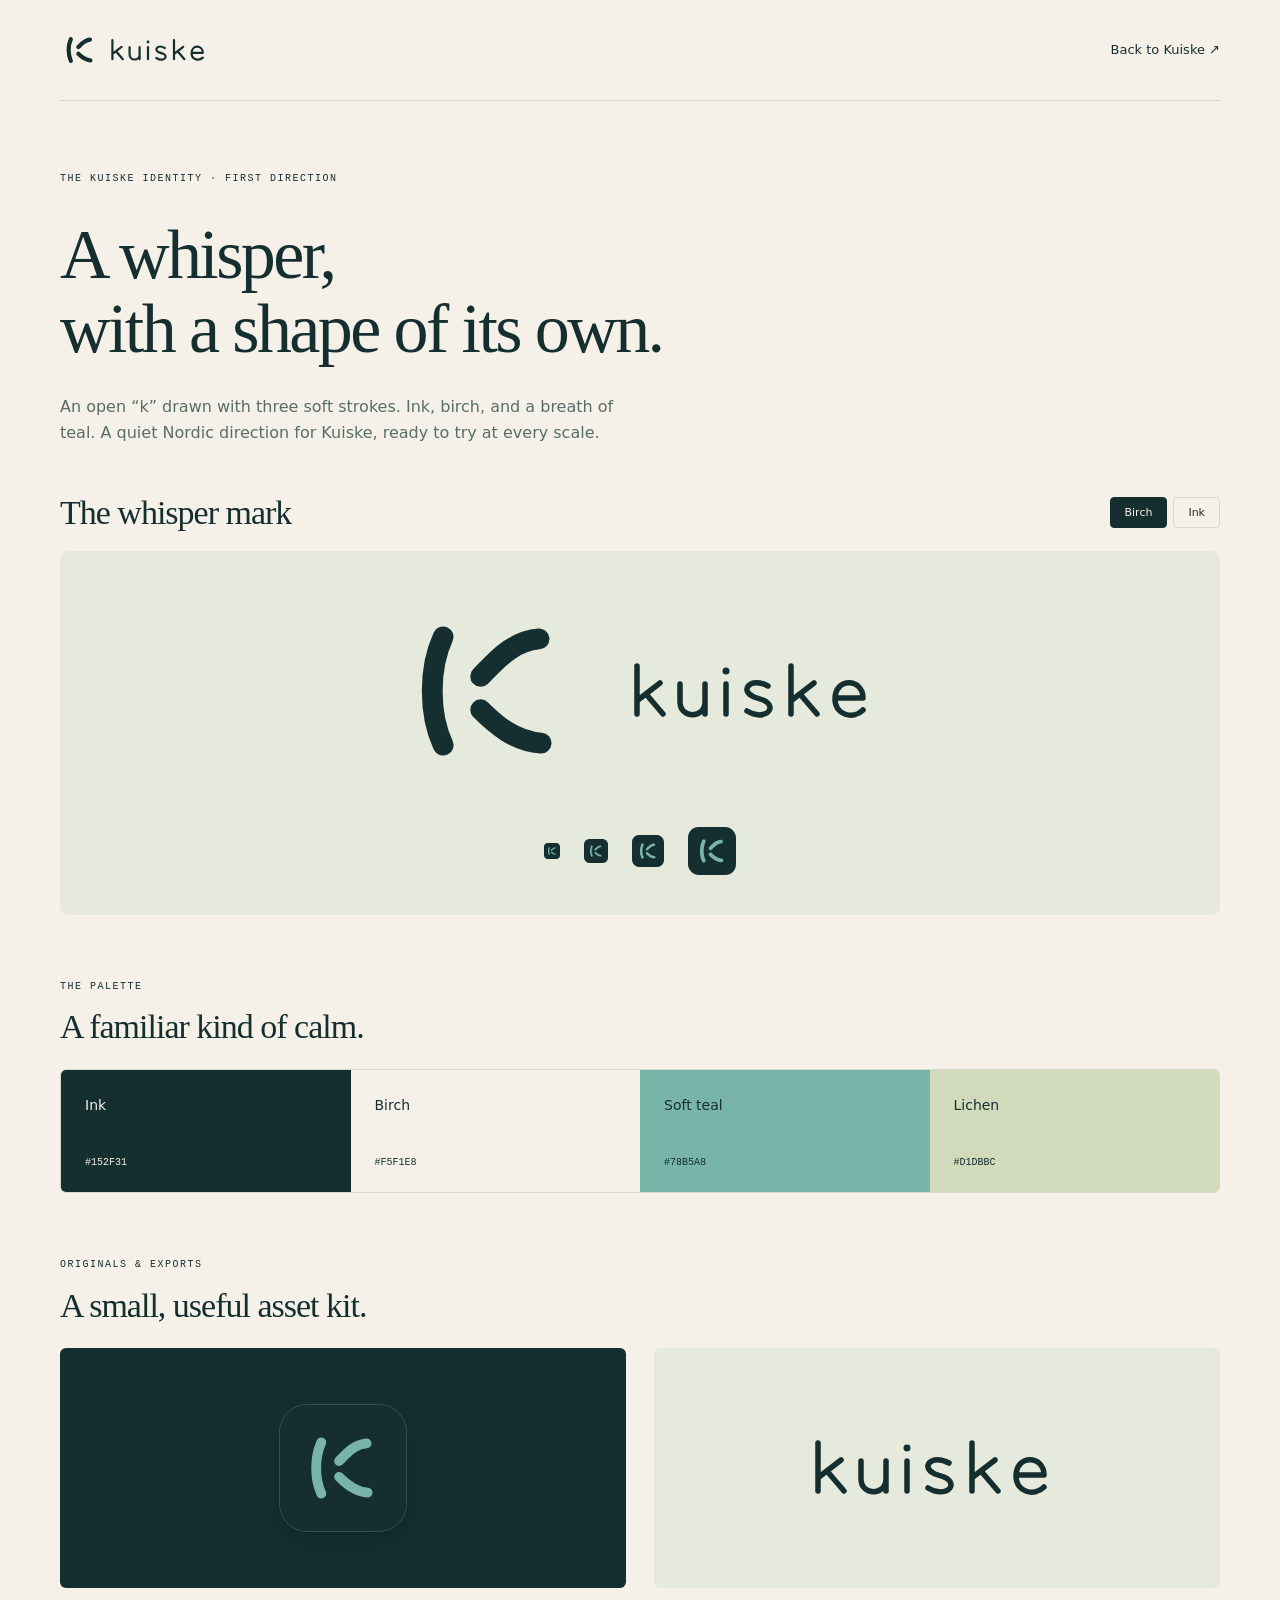
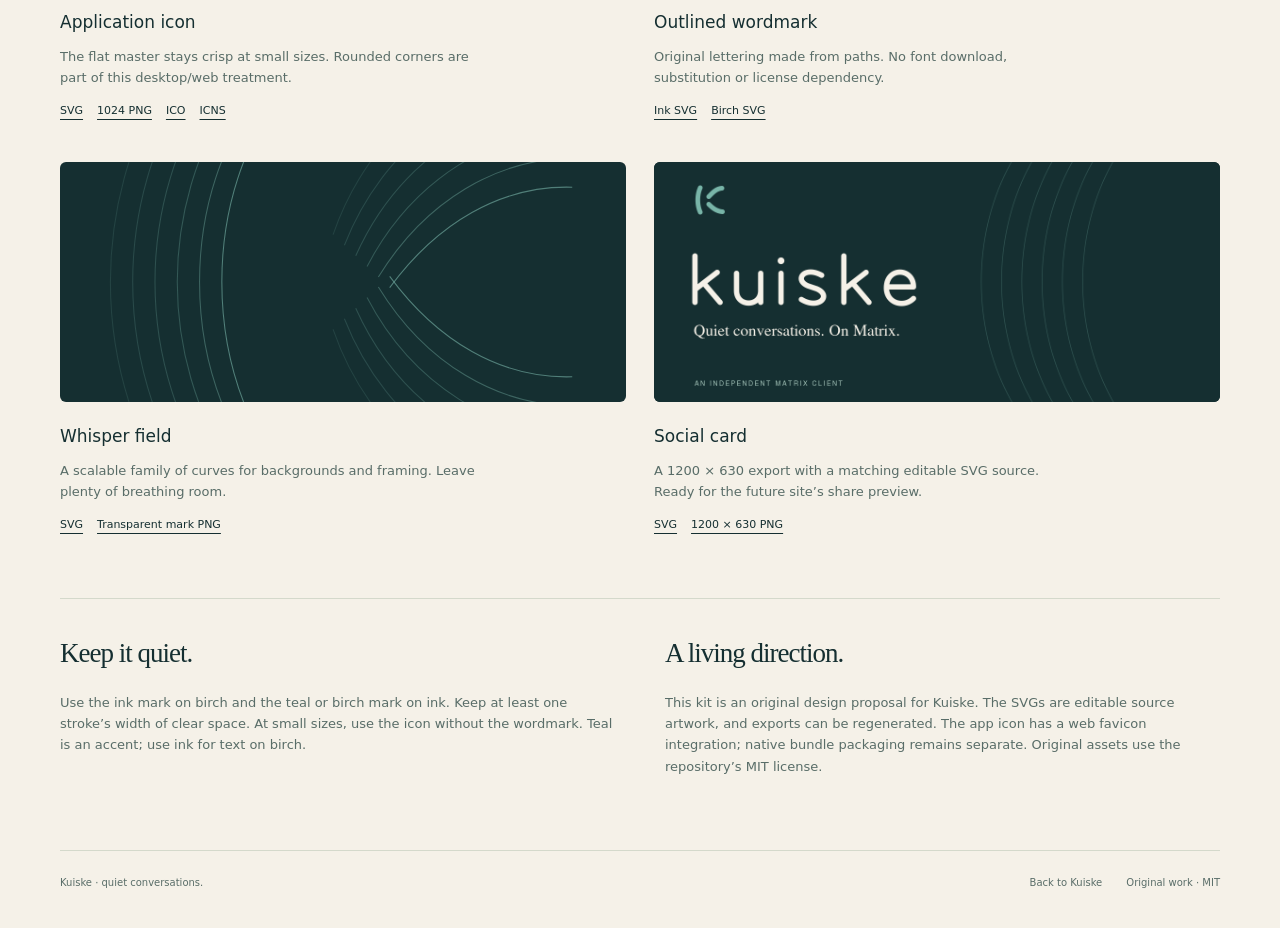
==== brand.html @ c869d0d6 "Update Kuiske vanity site" ====
<!doctype html>
<html lang="en">
<head>
  <meta charset="utf-8">
  <meta name="viewport" content="width=device-width, initial-scale=1">
  <meta name="theme-color" content="#152f31">
  <title>Kuiske — brand &amp; assets</title>
  <meta name="description" content="The Kuiske whisper mark, palette and original downloadable brand assets.">
  <link rel="canonical" href="https://terva.sh/kuiske/brand.html">
  <meta property="og:url" content="https://terva.sh/kuiske/brand.html">
  <meta property="og:image" content="https://terva.sh/kuiske/assets/social-card.png">
  <link rel="icon" type="image/svg+xml" href="assets/icon.svg">
  <link rel="stylesheet" href="assets/tokens.css">
  <link rel="stylesheet" href="style.css">
  <link rel="stylesheet" href="brand.css">
  <script src="brand.js" defer></script>
</head>
<body>
  <a class="skip-link" href="#main">Skip to content</a>
  <header class="site-header wrap"><a class="identity" href="index.html" aria-label="Kuiske home"><img src="assets/mark-ink.svg" alt="" width="40" height="40"><img src="assets/wordmark.svg" alt="Kuiske" width="135" height="40"></a><nav aria-label="Main navigation"><a href="index.html">Back to Kuiske <span aria-hidden="true">↗</span></a></nav></header>
  <main class="wrap brand-main" id="main">
    <p class="eyebrow">The Kuiske identity · first direction</p>
    <h1>A whisper,<br>with a shape of its own.</h1>
    <p class="brand-intro">An open “k” drawn with three soft strokes. Ink, birch, and a breath of teal. A quiet Nordic direction for Kuiske, ready to try at every scale.</p>
    <section class="identity-study" aria-labelledby="study-title">
      <div class="study-heading"><h2 id="study-title">The whisper mark</h2><div class="tone-controls" aria-label="Preview background"><button type="button" data-tone="light" aria-pressed="true">Birch</button><button type="button" data-tone="dark" aria-pressed="false">Ink</button></div></div>
      <div class="mark-stage" id="mark-stage"><img id="study-mark" src="assets/mark-ink.svg" alt="Kuiske mark: a curved stem and two detached, softly curved arms." width="200" height="200"><img id="study-wordmark" src="assets/wordmark.svg" alt="Kuiske" width="270" height="80"><div class="small-sizes" aria-label="Application icon at 16, 24, 32 and 48 pixels"><img src="assets/icon-16.png" alt="16 pixel icon" width="16" height="16"><img src="assets/icon-32.png" alt="24 pixel icon" width="24" height="24"><img src="assets/icon-32.png" alt="32 pixel icon" width="32" height="32"><img src="assets/icon-48.png" alt="48 pixel icon" width="48" height="48"></div></div>
    </section>
    <section class="palette-section" aria-labelledby="palette-title"><p class="eyebrow">The palette</p><h2 id="palette-title">A familiar kind of calm.</h2><div class="palette"><div style="--swatch:#152f31;--swatch-text:#f5f1e8"><span>Ink</span><code>#152F31</code></div><div style="--swatch:#f5f1e8;--swatch-text:#152f31"><span>Birch</span><code>#F5F1E8</code></div><div style="--swatch:#78b5a8;--swatch-text:#152f31"><span>Soft teal</span><code>#78B5A8</code></div><div style="--swatch:#d1dbbc;--swatch-text:#152f31"><span>Lichen</span><code>#D1DBBC</code></div></div></section>
    <section class="asset-section" aria-labelledby="assets-title"><p class="eyebrow">Originals &amp; exports</p><h2 id="assets-title">A small, useful asset kit.</h2><div class="asset-grid">
      <article><div class="asset-preview dark"><img src="assets/icon.svg" alt="Kuiske application icon" width="128" height="128"></div><h3>Application icon</h3><p>The flat master stays crisp at small sizes. Rounded corners are part of this desktop/web treatment.</p><div class="asset-links"><a href="assets/icon.svg" download>SVG</a><a href="assets/icon-1024.png" download>1024 PNG</a><a href="assets/kuiske.ico" download>ICO</a><a href="assets/kuiske.icns" download>ICNS</a></div></article>
      <article><div class="asset-preview"><img src="assets/wordmark.svg" alt="Kuiske wordmark" width="270" height="80"></div><h3>Outlined wordmark</h3><p>Original lettering made from paths. No font download, substitution or license dependency.</p><div class="asset-links"><a href="assets/wordmark.svg" download>Ink SVG</a><a href="assets/wordmark-birch.svg" download>Birch SVG</a></div></article>
      <article><div class="asset-preview dark field-preview"><img src="assets/whisper-field.svg" alt="Soft teal curves echoing the mark" width="800" height="800"></div><h3>Whisper field</h3><p>A scalable family of curves for backgrounds and framing. Leave plenty of breathing room.</p><div class="asset-links"><a href="assets/whisper-field.svg" download>SVG</a><a href="assets/mark-1024.png" download>Transparent mark PNG</a></div></article>
      <article><div class="asset-preview social-preview"><img src="assets/social-card.png" alt="Kuiske social card: quiet conversations on Matrix" width="1200" height="630"></div><h3>Social card</h3><p>A 1200 × 630 export with a matching editable SVG source. Ready for the future site’s share preview.</p><div class="asset-links"><a href="assets/social-card.svg" download>SVG</a><a href="assets/social-card.png" download>1200 × 630 PNG</a></div></article>
    </div></section>
    <section class="brand-notes"><div><h2>Keep it quiet.</h2><p>Use the ink mark on birch and the teal or birch mark on ink. Keep at least one stroke’s width of clear space. At small sizes, use the icon without the wordmark. Teal is an accent; use ink for text on birch.</p></div><div><h2>A living direction.</h2><p>This kit is an original design proposal for Kuiske. The SVGs are editable source artwork, and exports can be regenerated. The app icon has a web favicon integration; native bundle packaging remains separate. Original assets use the repository’s MIT license.</p></div></section>
  </main>
  <footer class="wrap"><p>Kuiske · quiet conversations.</p><div><a href="index.html">Back to Kuiske</a><a href="LICENSE.txt">Original work · MIT</a></div></footer>
</body>
</html>
---- assets/tokens.css ----
:root {
  --kuiske-ink: #152f31;
  --kuiske-night: #10191b;
  --kuiske-birch: #f5f1e8;
  --kuiske-teal: #78b5a8;
  --kuiske-teal-deep: #38685e;
  --kuiske-lichen: #d1dbbc;
  --kuiske-muted: #596d68;
  --kuiske-line: #d4d9cb;
  --kuiske-sans: ui-sans-serif, system-ui, -apple-system, BlinkMacSystemFont, "Segoe UI", sans-serif;
  --kuiske-serif: "Iowan Old Style", "Palatino Linotype", "Book Antiqua", Palatino, Georgia, serif;
  --kuiske-mono: ui-monospace, "Cascadia Code", "SF Mono", Menlo, Consolas, monospace;
}
---- style.css ----
*{box-sizing:border-box}
html{scroll-behavior:smooth;scroll-padding-top:24px}
body{margin:0;background:var(--kuiske-birch);color:var(--kuiske-ink);font-family:var(--kuiske-sans);font-size:16px;line-height:1.65;-webkit-font-smoothing:antialiased}
img{max-width:100%;display:block}a{color:inherit;text-underline-offset:5px}a:hover{text-decoration-thickness:2px}a:focus-visible,button:focus-visible{outline:3px solid var(--kuiske-teal-deep);outline-offset:6px;border-radius:3px}
.wrap{width:min(1160px,calc(100% - 96px));margin-inline:auto}.skip-link{position:absolute;left:24px;top:-100px;background:var(--kuiske-ink);color:var(--kuiske-birch);padding:12px 20px;z-index:5}.skip-link:focus{top:16px}
.site-header{display:flex;align-items:center;justify-content:space-between;padding-block:30px;gap:24px;border-bottom:1px solid var(--kuiske-line)}.identity{display:flex;align-items:center;gap:6px;flex-shrink:0}.identity img:last-child{width:108px;height:32px}.site-header nav{display:flex;gap:34px;font-size:13px}.site-header nav a{text-decoration:none}.site-header nav a:hover{text-decoration:underline}
.hero{display:grid;grid-template-columns:1.1fr 1fr;align-items:center;min-height:650px;position:relative}.hero-copy{padding-block:68px;z-index:1}.eyebrow,.small-label{font-family:var(--kuiske-mono);text-transform:uppercase;font-size:10px;font-weight:500;letter-spacing:1.5px}.eyebrow{display:flex;align-items:center;gap:10px;margin:0 0 30px}.status-dot{display:inline-block;width:6px;height:6px;border-radius:50%;background:var(--kuiske-teal-deep);flex:none}
h1,h2,h3,p{margin-top:0}h1,h2{font-family:var(--kuiske-serif);font-weight:400;letter-spacing:-2.6px;line-height:1.06}h1{font-size:clamp(48px,5.8vw,82px);margin:0 0 28px}h1 em{color:var(--kuiske-teal-deep);font-weight:400}.hero-description{color:var(--kuiske-muted);font-size:17px;line-height:1.8;margin-bottom:30px}.button{display:inline-flex;align-items:center;gap:40px;text-decoration:none;background:var(--kuiske-ink);color:var(--kuiske-birch);padding:13px 22px;border-radius:5px;font-size:13px;transition:background .15s}.button:hover{background:var(--kuiske-teal-deep)}.hero-note{font-size:11px;color:var(--kuiske-muted);margin:16px 0 0}
.hero-art{height:500px;position:relative;display:grid;place-items:center;overflow:hidden;background:radial-gradient(ellipse,#e0e7da 0%,#f5f1e8 66%)}.field{position:absolute;width:120%;max-width:none;opacity:.85;transform:rotate(-6deg)}.icon-plinth{transform:rotate(-8deg);padding:20px;border-radius:42px;background:#e9ece2;box-shadow:8px 30px 70px #152f311a,-7px -7px 30px #ffffff85;z-index:1}.icon-plinth img{border-radius:36px;box-shadow:4px 9px 17px #152f3124}.art-annotation{position:absolute;bottom:22px;left:10%;font-family:var(--kuiske-mono);font-size:11px}.art-annotation span{font-size:10px;color:var(--kuiske-muted)}
.intro-line{display:flex;align-items:center;gap:40px;border-block:1px solid var(--kuiske-line);padding-block:21px}.intro-line>span:first-child{font:10px var(--kuiske-mono);letter-spacing:1.4px}.intro-line p{margin:0;font-size:13px;color:var(--kuiske-muted)}.intro-line>span:last-child{margin-left:auto;font-size:24px}
.idea{padding-block:100px;display:grid;grid-template-columns:1fr 1fr;column-gap:80px}.idea>.eyebrow{grid-column:1/-1;margin-bottom:24px}h2{font-size:clamp(34px,4vw,52px);letter-spacing:-1.7px;margin-bottom:24px}.idea h2{margin-bottom:0}.idea-body{max-width:440px;color:var(--kuiske-muted);padding-top:4px}.idea-body p:last-child{margin-bottom:0}
.inside{padding-top:35px;padding-bottom:90px}.section-heading{display:flex;justify-content:space-between;align-items:end;margin-bottom:32px;gap:24px}.section-heading .eyebrow{margin-bottom:16px}.section-heading h2{font-size:38px;margin:0}.small-label{font-size:9px;white-space:nowrap;color:var(--kuiske-muted)}
.product-figure{margin:0}.product-window{border:1px solid #304144;border-radius:12px;overflow:hidden;background:#10191b;color:#e9efea;box-shadow:0 24px 48px #152f3114;font-size:12px}.window-bar{height:42px;padding-inline:18px;display:flex;align-items:center;justify-content:space-between;background:#1d2c30;border-bottom:1px solid #304144;font-size:11px}.window-bar>span:first-child{letter-spacing:5px;color:#8a9c94;font-size:9px}.window-bar>span:last-child{color:#a0b3b0;font-size:10px}.product-body{display:grid;grid-template-columns:145px 115px 225px 1fr;min-height:400px}.mock-accounts,.mock-spaces,.mock-rooms{position:relative;background:#172326;border-right:1px solid #304144;padding:22px 14px}.mock-label{font:8px var(--kuiske-mono);letter-spacing:1.2px;color:#a0b3b0;margin:0 0 18px}.mock-accounts>img{margin:0 0 24px -4px}.mock-account{display:flex;align-items:center;gap:8px;padding:9px 3px;margin-bottom:7px;font-size:10px}.mock-account>b{border-radius:7px;width:24px;height:27px;display:grid;place-items:center;background:#78b5a8;color:#152f31;font-size:11px}.mock-account>b.lichen{background:#d1dbbc}.mock-account small{display:block;color:#a0b3b0;font-size:8px}.mock-bottom{position:absolute;bottom:20px;font-size:9px;color:#a0b3b0}.mock-spaces>p:not(.mock-label){padding:8px 5px;font-size:10px}.mock-active{background:#263b3c;border-radius:4px}.mock-search{font-size:10px;border:1px solid #304144;padding:9px;border-radius:5px;color:#a0b3b0}.mock-room{display:flex;gap:10px;align-items:center;margin-bottom:10px;padding:12px 7px}.mock-room>span{font-size:17px;color:#78b5a8}.mock-room div{font-size:10px}.mock-room small{display:block;color:#a0b3b0;font-size:8px;margin-top:5px}.mock-conversation{padding:0 22px 20px;display:flex;flex-direction:column;min-width:0}.mock-chat-heading{border-bottom:1px solid #304144;margin-inline:-22px;padding:17px 22px}.mock-chat-heading>b{font-size:14px;font-weight:500}.mock-chat-heading small{display:block;color:#a0b3b0;font-size:9px;margin-top:4px}.mock-date{text-align:center;color:#a0b3b0;font:8px var(--kuiske-mono);margin:18px 0}.mock-message{max-width:87%;align-self:flex-start;margin-bottom:16px}.mock-message>span{font-size:9px;color:#a0b3b0}.mock-message time{font-size:8px;padding-left:6px}.mock-message p{background:#1d2c30;border:1px solid #304144;border-radius:0 10px 10px;padding:10px 13px;margin:5px 0 0;font-size:11px}.mock-message.own{align-self:flex-end}.mock-message.own>span{display:block;text-align:right}.mock-message.own p{background:#263d38;border-color:#3f5d50;border-radius:10px 0 10px 10px}.mock-composer{margin-top:auto;border:1px solid #304144;border-radius:6px;padding:10px 12px;color:#a0b3b0;font-size:10px;display:flex;justify-content:space-between}.mock-composer>span{color:#c8ddac}
figcaption{display:flex;align-items:center;gap:8px;color:var(--kuiske-muted);font-size:10px;margin-top:16px}.features{display:grid;grid-template-columns:repeat(3,1fr);gap:52px;margin-top:55px}.feature-number{font:10px var(--kuiske-mono);color:var(--kuiske-teal-deep);display:block;margin-bottom:18px}.features h3{font-size:16px;font-weight:500;letter-spacing:-.3px;margin-bottom:13px}.features p{font-size:13px;color:var(--kuiske-muted);line-height:1.8;margin-bottom:0}
.project{border-block:1px solid var(--kuiske-line);padding-block:76px;display:grid;grid-template-columns:1.2fr 1fr;gap:100px}.project>div>p:not(.eyebrow){color:var(--kuiske-muted);font-size:14px;max-width:460px}.project-note{background:#e6eadd;padding:32px 36px;border-radius:6px;align-self:start}.project-note>p{font-family:var(--kuiske-serif);font-size:30px;line-height:1.2;letter-spacing:-.6px;margin:24px 0}.project-note dl{margin:0 0 28px}.project-note dl>div{display:flex;align-items:baseline;gap:16px;font-size:12px;padding:9px 0;border-bottom:1px solid #cbd2c2}.project-note dt{width:76px;font-weight:500}.project-note dt a{text-decoration:none}.project-note dd{color:var(--kuiske-muted);margin:0}.text-link{font-size:12px}.closing{display:flex;align-items:center;gap:20px;padding-block:48px}.closing>p{font-family:var(--kuiske-serif);font-size:24px;letter-spacing:-.5px;margin:0}.closing strong{font-weight:400}.closing>span{margin-left:auto;font-size:11px;color:var(--kuiske-muted)}footer{border-top:1px solid var(--kuiske-line);padding-block:24px 36px;display:flex;justify-content:space-between;gap:24px;font-size:10px;color:var(--kuiske-muted)}footer p{margin:0}footer>div{display:flex;gap:24px}footer a{text-decoration:none}
@media(min-width:1440px){.hero h1{font-size:86px}}
@media(max-width:1050px){.wrap{width:calc(100% - 64px)}.hero{min-height:570px}.hero-art{height:420px}.icon-plinth{padding:16px}.icon-plinth img{width:140px;height:140px}.product-body{grid-template-columns:115px 95px 175px 1fr}.mock-rooms,.mock-accounts,.mock-spaces{padding-inline:10px}.mock-room{padding-inline:5px}.mock-room small{font-size:7px}.project{gap:50px}.features{gap:30px}.idea{gap:40px}.section-heading h2{font-size:34px}}
@media(max-width:760px){.wrap{width:calc(100% - 40px)}.site-header{padding-block:20px}.site-header nav{gap:18px;font-size:11px}.site-header nav a:first-child{display:none}.identity{gap:0}.identity img:first-child{width:32px;height:32px}.identity img:last-child{width:95px;height:28px}.hero{grid-template-columns:1fr;min-height:auto}.hero-copy{padding-block:52px 0}h1{font-size:clamp(46px,10vw,68px);letter-spacing:-1.8px}.hero-description{font-size:15px}.hero .eyebrow{font-size:9px;letter-spacing:1px;margin-bottom:24px}.hero-art{height:340px;max-width:440px;width:100%;margin-inline:auto}.field{width:100%;height:100%}.icon-plinth{padding:12px;border-radius:34px}.icon-plinth img{width:112px;height:112px;border-radius:24px}.art-annotation{bottom:20px;left:12%}.hero-note{font-size:10px}.intro-line{gap:20px;padding-block:17px}.intro-line>span:first-child{font-size:8px}.intro-line p{font-size:11px;max-width:170px}.intro-line>span:last-child{font-size:20px}.idea{padding-block:60px;grid-template-columns:1fr;gap:0}.idea>.eyebrow{margin-bottom:20px}.idea h2{margin-bottom:24px}.idea-body{font-size:14px}.inside{padding-top:15px;padding-bottom:60px}.section-heading{align-items:start}.section-heading h2{font-size:30px;max-width:280px}.section-heading>.small-label{display:none}.product-window{border-radius:8px}.product-body{grid-template-columns:100px 1fr;min-height:390px}.mock-spaces,.mock-accounts{display:none}.mock-rooms{padding:20px 6px}.mock-rooms .mock-label{font-size:6px;letter-spacing:.5px}.mock-room{padding:10px 4px;gap:5px;align-items:start}.mock-room>span{font-size:12px}.mock-room div{font-size:8px}.mock-room small{font-size:7px;overflow-wrap:anywhere}.mock-search{font-size:8px;padding:6px}.mock-conversation{padding-inline:12px}.mock-chat-heading{margin-inline:-12px;padding-inline:12px}.mock-chat-heading>b{font-size:12px}.mock-chat-heading small{font-size:8px}.mock-message p{padding:9px;font-size:10px}.window-bar>span:last-child{display:none}.window-bar{height:34px;font-size:10px}.mock-composer{font-size:9px;padding-inline:9px}.features{grid-template-columns:1fr;gap:26px;margin-top:32px}.features article{display:grid;grid-template-columns:28px 1fr;column-gap:12px}.feature-number{grid-row:1/3;margin-top:5px}.features h3{margin-bottom:8px}.features p{grid-column:2}.project{grid-template-columns:1fr;gap:28px;padding-block:52px}.project .eyebrow{font-size:8px;letter-spacing:1px}.project-note{padding:26px}.project-note>p{font-size:28px}.closing{gap:12px;padding-block:32px;flex-wrap:wrap}.closing img{width:36px;height:36px}.closing>p{font-size:21px}.closing>span{margin:0 0 0 48px}footer{flex-direction:column;gap:14px;font-size:9px}footer>div{gap:20px;flex-wrap:wrap}figcaption{font-size:9px;align-items:baseline}}
@media(prefers-reduced-motion:reduce){html{scroll-behavior:auto}*{transition:none!important}}

@media(max-width:380px){.site-header{gap:10px}.site-header nav{gap:12px;font-size:10px}}
---- brand.css ----
.brand-main{padding-block:70px 60px}.brand-main>h1{font-size:clamp(44px,5.5vw,70px)}.brand-intro{max-width:580px;color:var(--kuiske-muted);font-size:16px;margin-bottom:48px}.brand-main h2{font-size:34px;letter-spacing:-1px}.study-heading{display:flex;justify-content:space-between;align-items:center;gap:20px;margin-bottom:20px}.study-heading h2{margin:0}.tone-controls{display:flex;gap:6px}.tone-controls button{font:11px var(--kuiske-sans);padding:8px 14px;border:1px solid var(--kuiske-line);background:transparent;color:var(--kuiske-ink);border-radius:4px;cursor:pointer}.tone-controls button[aria-pressed=true]{color:var(--kuiske-birch);background:var(--kuiske-ink);border-color:var(--kuiske-ink)}.mark-stage{display:flex;align-items:center;justify-content:center;gap:32px;flex-wrap:wrap;background:#e6eadd;border-radius:8px;padding:40px 32px;transition:background .15s}.mark-stage.dark{background:var(--kuiske-ink)}.small-sizes{width:100%;display:flex;justify-content:center;align-items:center;gap:24px;margin-top:4px}.palette-section,.asset-section{margin-top:64px}.palette-section .eyebrow,.asset-section .eyebrow{margin-bottom:14px}.palette{display:grid;grid-template-columns:repeat(4,1fr);border:1px solid var(--kuiske-line);border-radius:6px;overflow:hidden}.palette>div{display:flex;flex-direction:column;justify-content:space-between;gap:40px;background:var(--swatch);color:var(--swatch-text);padding:24px}.palette>div>span{font-size:14px}.palette code{font:10px var(--kuiske-mono)}.asset-grid{display:grid;grid-template-columns:1fr 1fr;gap:42px 28px}.asset-preview{height:240px;background:#e6eadd;display:flex;align-items:center;justify-content:center;border-radius:6px;overflow:hidden}.asset-preview.dark{background:var(--kuiske-ink)}.asset-preview>img{object-fit:contain}.asset-preview.dark>img[src$="icon.svg"]{box-shadow:0 10px 26px #0003;border-radius:28px;border:1px solid #78b5a844}.field-preview>img{width:100%;height:160%;object-fit:cover}.social-preview{background:var(--kuiske-ink)}.social-preview>img{width:100%;height:auto}.asset-grid h3{font-size:17px;font-weight:500;margin:20px 0 10px}.asset-grid p{font-size:13px;color:var(--kuiske-muted);max-width:420px}.asset-links{display:flex;flex-wrap:wrap;gap:14px;font-size:11px}.brand-notes{margin-top:64px;padding-top:40px;border-top:1px solid var(--kuiske-line);display:grid;grid-template-columns:1fr 1fr;gap:50px}.brand-notes h2{font-size:27px}.brand-notes p{font-size:13px;color:var(--kuiske-muted)}
@media(max-width:760px){.brand-main{padding-block:44px}.brand-intro{font-size:14px;margin-bottom:36px}.brand-main h2{font-size:27px}.study-heading{align-items:start;flex-wrap:wrap}.mark-stage{gap:8px;padding:24px 16px}.mark-stage>img:first-child{width:120px;height:120px}.mark-stage>img:nth-child(2){width:170px;height:50px}.small-sizes{margin-top:20px}.palette{grid-template-columns:1fr 1fr}.palette>div{gap:30px;padding:20px}.asset-grid{grid-template-columns:1fr;gap:34px}.asset-preview{height:220px}.brand-notes{grid-template-columns:1fr;gap:16px}.palette-section,.asset-section{margin-top:48px}}

@media(max-width:760px){.site-header nav a:first-child{display:inline}}
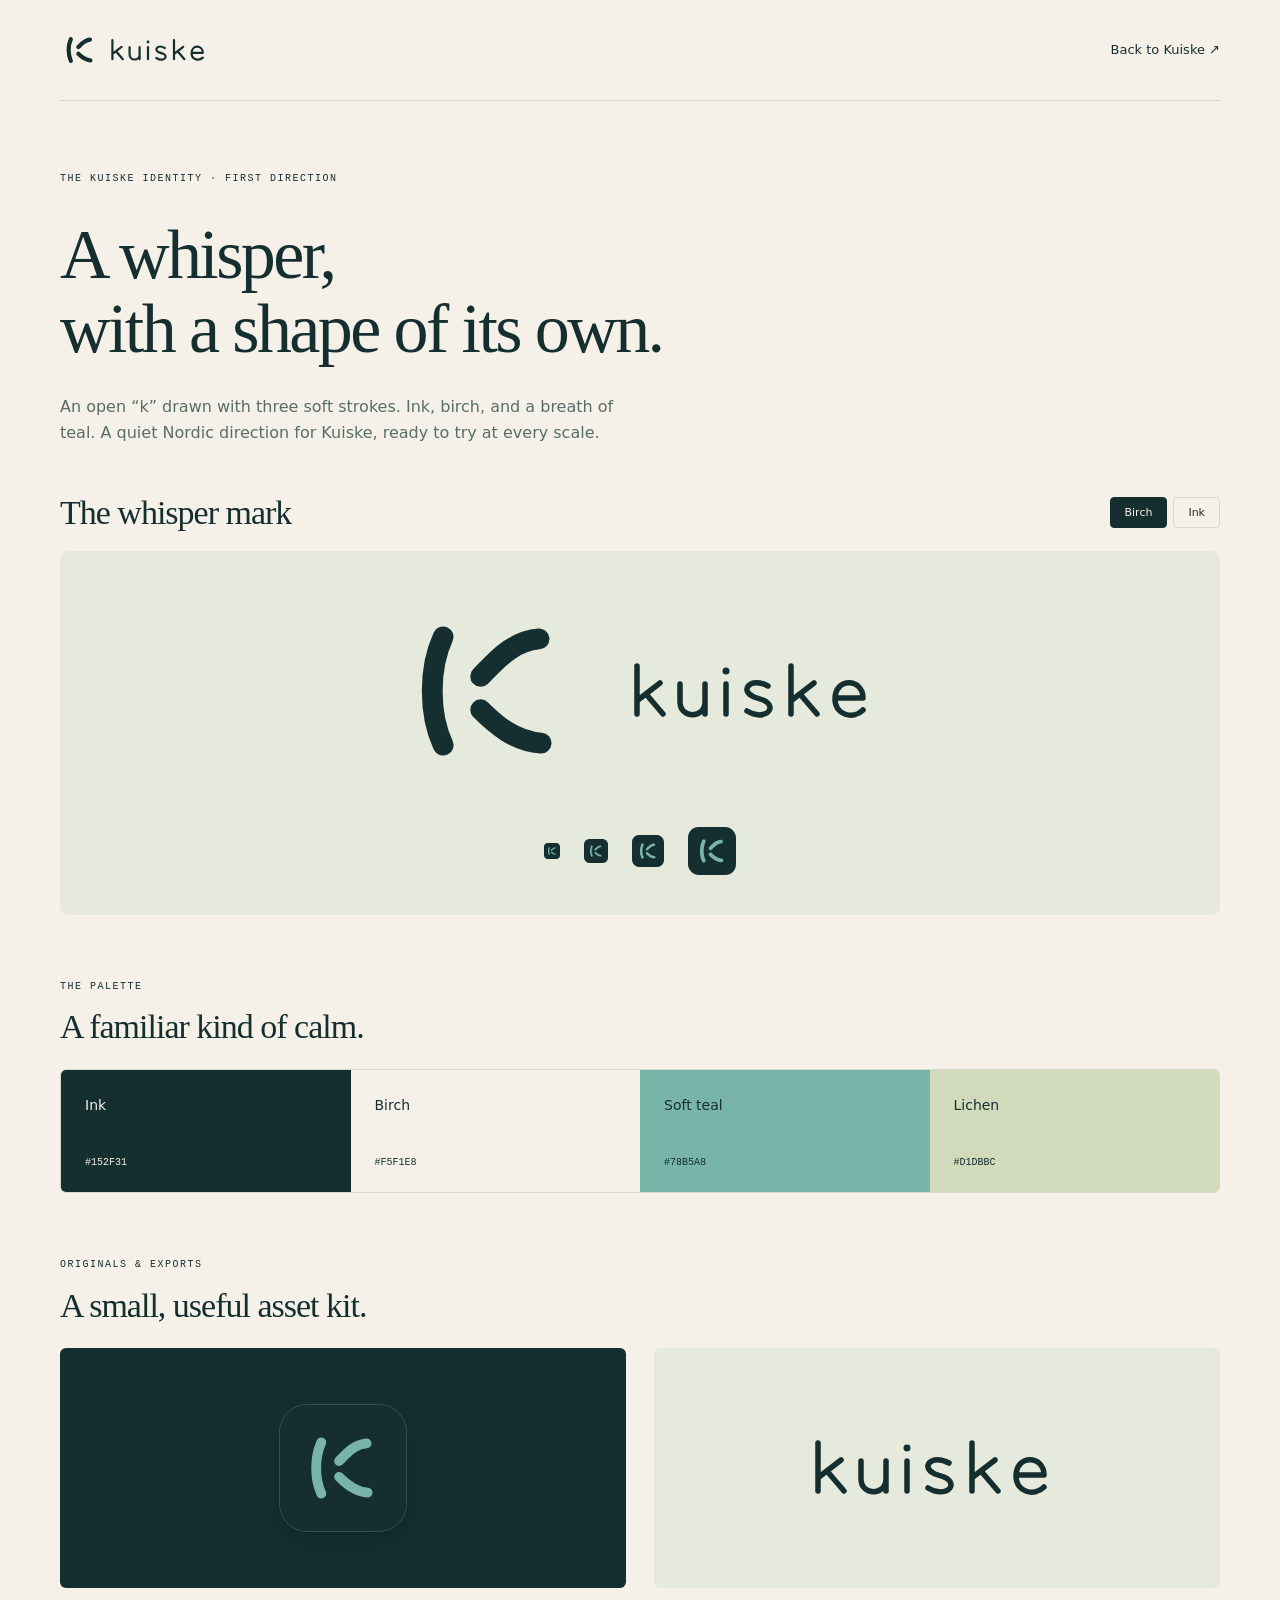
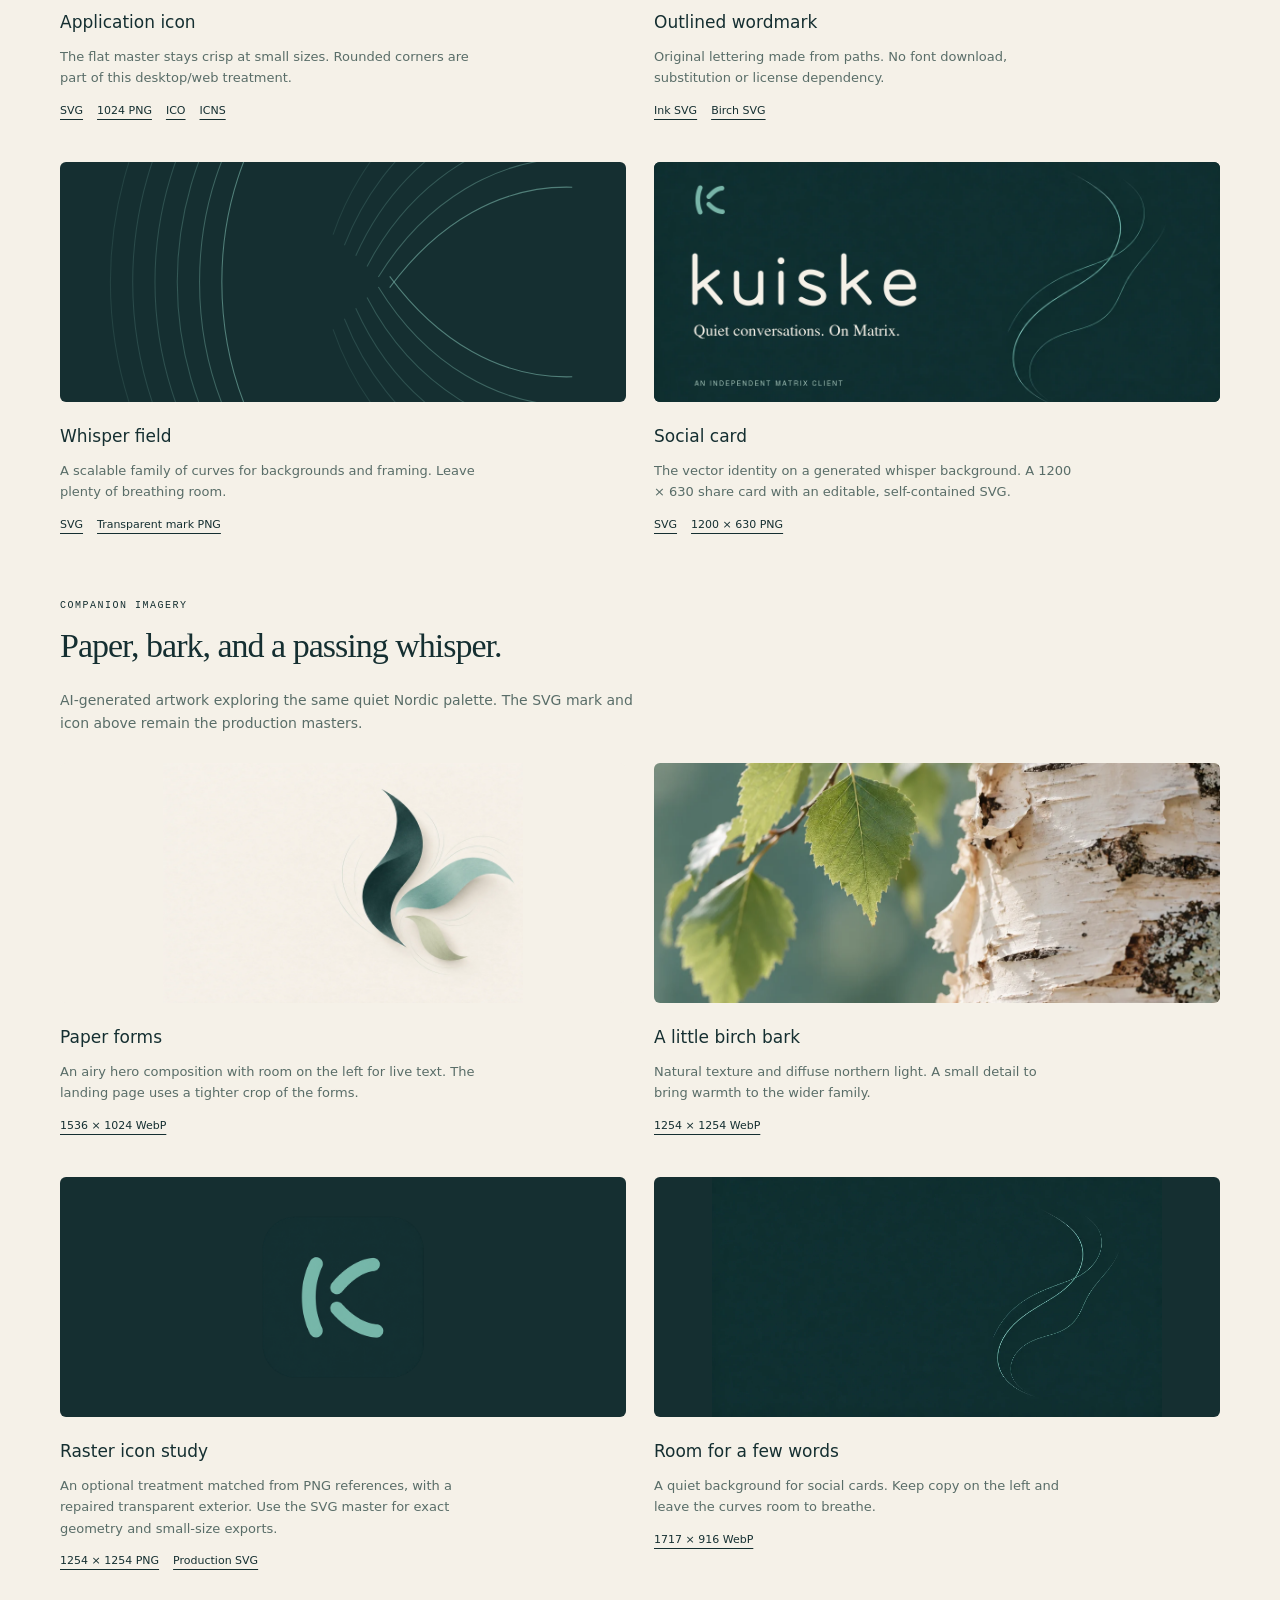
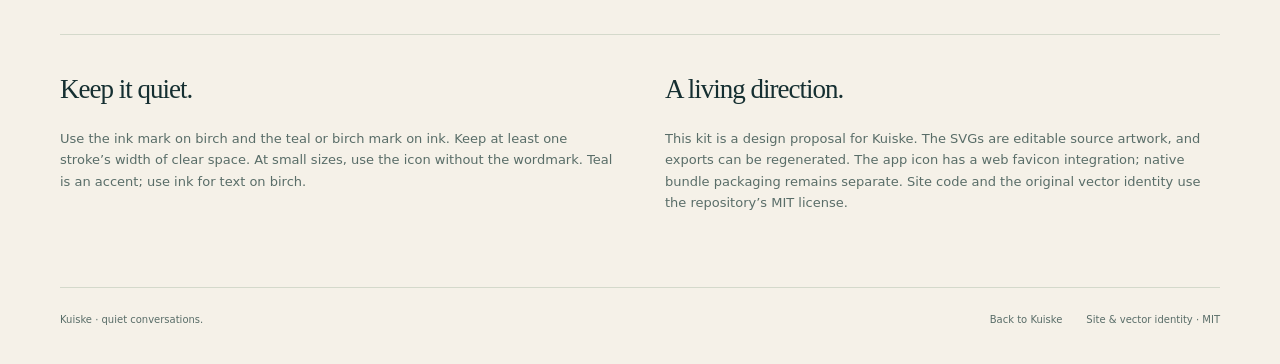
==== commit bc82ba86: "Update Kuiske vanity site" ====
--- a/brand.html
+++ b/brand.html
@@ -31,10 +31,16 @@
       <article><div class="asset-preview dark"><img src="assets/icon.svg" alt="Kuiske application icon" width="128" height="128"></div><h3>Application icon</h3><p>The flat master stays crisp at small sizes. Rounded corners are part of this desktop/web treatment.</p><div class="asset-links"><a href="assets/icon.svg" download>SVG</a><a href="assets/icon-1024.png" download>1024 PNG</a><a href="assets/kuiske.ico" download>ICO</a><a href="assets/kuiske.icns" download>ICNS</a></div></article>
       <article><div class="asset-preview"><img src="assets/wordmark.svg" alt="Kuiske wordmark" width="270" height="80"></div><h3>Outlined wordmark</h3><p>Original lettering made from paths. No font download, substitution or license dependency.</p><div class="asset-links"><a href="assets/wordmark.svg" download>Ink SVG</a><a href="assets/wordmark-birch.svg" download>Birch SVG</a></div></article>
       <article><div class="asset-preview dark field-preview"><img src="assets/whisper-field.svg" alt="Soft teal curves echoing the mark" width="800" height="800"></div><h3>Whisper field</h3><p>A scalable family of curves for backgrounds and framing. Leave plenty of breathing room.</p><div class="asset-links"><a href="assets/whisper-field.svg" download>SVG</a><a href="assets/mark-1024.png" download>Transparent mark PNG</a></div></article>
-      <article><div class="asset-preview social-preview"><img src="assets/social-card.png" alt="Kuiske social card: quiet conversations on Matrix" width="1200" height="630"></div><h3>Social card</h3><p>A 1200 × 630 export with a matching editable SVG source. Ready for the future site’s share preview.</p><div class="asset-links"><a href="assets/social-card.svg" download>SVG</a><a href="assets/social-card.png" download>1200 × 630 PNG</a></div></article>
+      <article><div class="asset-preview social-preview"><img src="assets/social-card.png" alt="Kuiske social card: quiet conversations on Matrix" width="1200" height="630" loading="lazy"></div><h3>Social card</h3><p>The vector identity on a generated whisper background. A 1200 × 630 share card with an editable, self-contained SVG.</p><div class="asset-links"><a href="assets/social-card.svg" download>SVG</a><a href="assets/social-card.png" download>1200 × 630 PNG</a></div></article>
     </div></section>
-    <section class="brand-notes"><div><h2>Keep it quiet.</h2><p>Use the ink mark on birch and the teal or birch mark on ink. Keep at least one stroke’s width of clear space. At small sizes, use the icon without the wordmark. Teal is an accent; use ink for text on birch.</p></div><div><h2>A living direction.</h2><p>This kit is an original design proposal for Kuiske. The SVGs are editable source artwork, and exports can be regenerated. The app icon has a web favicon integration; native bundle packaging remains separate. Original assets use the repository’s MIT license.</p></div></section>
+    <section class="asset-section" aria-labelledby="companion-title"><p class="eyebrow">Companion imagery</p><h2 id="companion-title">Paper, bark, and a passing whisper.</h2><p class="companion-intro">AI-generated artwork exploring the same quiet Nordic palette. The SVG mark and icon above remain the production masters.</p><div class="asset-grid">
+      <article><div class="asset-preview imagery-preview hero-preview"><img src="assets/hero-art.webp" alt="Three detached ink, teal and lichen paper forms on an open birch ground." width="1536" height="1024" loading="lazy" decoding="async"></div><h3>Paper forms</h3><p>An airy hero composition with room on the left for live text. The landing page uses a tighter crop of the forms.</p><div class="asset-links"><a href="assets/hero-art.webp" download>1536 × 1024 WebP</a></div></article>
+      <article><div class="asset-preview imagery-preview"><img src="assets/birch-detail.webp" alt="Pale birch bark and delicate leaves against a softly blurred teal woodland." width="1254" height="1254" loading="lazy" decoding="async"></div><h3>A little birch bark</h3><p>Natural texture and diffuse northern light. A small detail to bring warmth to the wider family.</p><div class="asset-links"><a href="assets/birch-detail.webp" download>1254 × 1254 WebP</a></div></article>
+      <article><div class="asset-preview dark"><img src="assets/icon-treatment-512.webp" alt="Generated Kuiske icon treatment: three teal strokes on an ink rounded square." width="200" height="200" loading="lazy" decoding="async"></div><h3>Raster icon study</h3><p>An optional treatment matched from PNG references, with a repaired transparent exterior. Use the SVG master for exact geometry and small-size exports.</p><div class="asset-links"><a href="assets/icon-treatment.png" download>1254 × 1254 PNG</a><a href="assets/icon.svg" download>Production SVG</a></div></article>
+      <article><div class="asset-preview imagery-preview social-preview"><img src="assets/social-background.webp" alt="Sparse teal whisper curves gathering on the right of a deep ink background." width="1717" height="916" loading="lazy" decoding="async"></div><h3>Room for a few words</h3><p>A quiet background for social cards. Keep copy on the left and leave the curves room to breathe.</p><div class="asset-links"><a href="assets/social-background.webp" download>1717 × 916 WebP</a></div></article>
+    </div></section>
+    <section class="brand-notes"><div><h2>Keep it quiet.</h2><p>Use the ink mark on birch and the teal or birch mark on ink. Keep at least one stroke’s width of clear space. At small sizes, use the icon without the wordmark. Teal is an accent; use ink for text on birch.</p></div><div><h2>A living direction.</h2><p>This kit is a design proposal for Kuiske. The SVGs are editable source artwork, and exports can be regenerated. The app icon has a web favicon integration; native bundle packaging remains separate. Site code and the original vector identity use the repository’s MIT license.</p></div></section>
   </main>
-  <footer class="wrap"><p>Kuiske · quiet conversations.</p><div><a href="index.html">Back to Kuiske</a><a href="LICENSE.txt">Original work · MIT</a></div></footer>
+  <footer class="wrap"><p>Kuiske · quiet conversations.</p><div><a href="index.html">Back to Kuiske</a><a href="LICENSE.txt">Site &amp; vector identity · MIT</a></div></footer>
 </body>
 </html>
--- a/style.css
+++ b/style.css
@@ -6,16 +6,16 @@
 .site-header{display:flex;align-items:center;justify-content:space-between;padding-block:30px;gap:24px;border-bottom:1px solid var(--kuiske-line)}.identity{display:flex;align-items:center;gap:6px;flex-shrink:0}.identity img:last-child{width:108px;height:32px}.site-header nav{display:flex;gap:34px;font-size:13px}.site-header nav a{text-decoration:none}.site-header nav a:hover{text-decoration:underline}
 .hero{display:grid;grid-template-columns:1.1fr 1fr;align-items:center;min-height:650px;position:relative}.hero-copy{padding-block:68px;z-index:1}.eyebrow,.small-label{font-family:var(--kuiske-mono);text-transform:uppercase;font-size:10px;font-weight:500;letter-spacing:1.5px}.eyebrow{display:flex;align-items:center;gap:10px;margin:0 0 30px}.status-dot{display:inline-block;width:6px;height:6px;border-radius:50%;background:var(--kuiske-teal-deep);flex:none}
 h1,h2,h3,p{margin-top:0}h1,h2{font-family:var(--kuiske-serif);font-weight:400;letter-spacing:-2.6px;line-height:1.06}h1{font-size:clamp(48px,5.8vw,82px);margin:0 0 28px}h1 em{color:var(--kuiske-teal-deep);font-weight:400}.hero-description{color:var(--kuiske-muted);font-size:17px;line-height:1.8;margin-bottom:30px}.button{display:inline-flex;align-items:center;gap:40px;text-decoration:none;background:var(--kuiske-ink);color:var(--kuiske-birch);padding:13px 22px;border-radius:5px;font-size:13px;transition:background .15s}.button:hover{background:var(--kuiske-teal-deep)}.hero-note{font-size:11px;color:var(--kuiske-muted);margin:16px 0 0}
-.hero-art{height:500px;position:relative;display:grid;place-items:center;overflow:hidden;background:radial-gradient(ellipse,#e0e7da 0%,#f5f1e8 66%)}.field{position:absolute;width:120%;max-width:none;opacity:.85;transform:rotate(-6deg)}.icon-plinth{transform:rotate(-8deg);padding:20px;border-radius:42px;background:#e9ece2;box-shadow:8px 30px 70px #152f311a,-7px -7px 30px #ffffff85;z-index:1}.icon-plinth img{border-radius:36px;box-shadow:4px 9px 17px #152f3124}.art-annotation{position:absolute;bottom:22px;left:10%;font-family:var(--kuiske-mono);font-size:11px}.art-annotation span{font-size:10px;color:var(--kuiske-muted)}
+.hero-art{height:500px;position:relative;overflow:hidden}.hero-image{width:100%;height:100%;object-fit:contain;mask-image:radial-gradient(ellipse 65% 64% at 55% 48%,#000 45%,transparent 85%)}.art-annotation{position:absolute;bottom:22px;left:10%;font-family:var(--kuiske-mono);font-size:11px}.art-annotation span{font-size:10px;color:var(--kuiske-muted)}
 .intro-line{display:flex;align-items:center;gap:40px;border-block:1px solid var(--kuiske-line);padding-block:21px}.intro-line>span:first-child{font:10px var(--kuiske-mono);letter-spacing:1.4px}.intro-line p{margin:0;font-size:13px;color:var(--kuiske-muted)}.intro-line>span:last-child{margin-left:auto;font-size:24px}
 .idea{padding-block:100px;display:grid;grid-template-columns:1fr 1fr;column-gap:80px}.idea>.eyebrow{grid-column:1/-1;margin-bottom:24px}h2{font-size:clamp(34px,4vw,52px);letter-spacing:-1.7px;margin-bottom:24px}.idea h2{margin-bottom:0}.idea-body{max-width:440px;color:var(--kuiske-muted);padding-top:4px}.idea-body p:last-child{margin-bottom:0}
 .inside{padding-top:35px;padding-bottom:90px}.section-heading{display:flex;justify-content:space-between;align-items:end;margin-bottom:32px;gap:24px}.section-heading .eyebrow{margin-bottom:16px}.section-heading h2{font-size:38px;margin:0}.small-label{font-size:9px;white-space:nowrap;color:var(--kuiske-muted)}
 .product-figure{margin:0}.product-window{border:1px solid #304144;border-radius:12px;overflow:hidden;background:#10191b;color:#e9efea;box-shadow:0 24px 48px #152f3114;font-size:12px}.window-bar{height:42px;padding-inline:18px;display:flex;align-items:center;justify-content:space-between;background:#1d2c30;border-bottom:1px solid #304144;font-size:11px}.window-bar>span:first-child{letter-spacing:5px;color:#8a9c94;font-size:9px}.window-bar>span:last-child{color:#a0b3b0;font-size:10px}.product-body{display:grid;grid-template-columns:145px 115px 225px 1fr;min-height:400px}.mock-accounts,.mock-spaces,.mock-rooms{position:relative;background:#172326;border-right:1px solid #304144;padding:22px 14px}.mock-label{font:8px var(--kuiske-mono);letter-spacing:1.2px;color:#a0b3b0;margin:0 0 18px}.mock-accounts>img{margin:0 0 24px -4px}.mock-account{display:flex;align-items:center;gap:8px;padding:9px 3px;margin-bottom:7px;font-size:10px}.mock-account>b{border-radius:7px;width:24px;height:27px;display:grid;place-items:center;background:#78b5a8;color:#152f31;font-size:11px}.mock-account>b.lichen{background:#d1dbbc}.mock-account small{display:block;color:#a0b3b0;font-size:8px}.mock-bottom{position:absolute;bottom:20px;font-size:9px;color:#a0b3b0}.mock-spaces>p:not(.mock-label){padding:8px 5px;font-size:10px}.mock-active{background:#263b3c;border-radius:4px}.mock-search{font-size:10px;border:1px solid #304144;padding:9px;border-radius:5px;color:#a0b3b0}.mock-room{display:flex;gap:10px;align-items:center;margin-bottom:10px;padding:12px 7px}.mock-room>span{font-size:17px;color:#78b5a8}.mock-room div{font-size:10px}.mock-room small{display:block;color:#a0b3b0;font-size:8px;margin-top:5px}.mock-conversation{padding:0 22px 20px;display:flex;flex-direction:column;min-width:0}.mock-chat-heading{border-bottom:1px solid #304144;margin-inline:-22px;padding:17px 22px}.mock-chat-heading>b{font-size:14px;font-weight:500}.mock-chat-heading small{display:block;color:#a0b3b0;font-size:9px;margin-top:4px}.mock-date{text-align:center;color:#a0b3b0;font:8px var(--kuiske-mono);margin:18px 0}.mock-message{max-width:87%;align-self:flex-start;margin-bottom:16px}.mock-message>span{font-size:9px;color:#a0b3b0}.mock-message time{font-size:8px;padding-left:6px}.mock-message p{background:#1d2c30;border:1px solid #304144;border-radius:0 10px 10px;padding:10px 13px;margin:5px 0 0;font-size:11px}.mock-message.own{align-self:flex-end}.mock-message.own>span{display:block;text-align:right}.mock-message.own p{background:#263d38;border-color:#3f5d50;border-radius:10px 0 10px 10px}.mock-composer{margin-top:auto;border:1px solid #304144;border-radius:6px;padding:10px 12px;color:#a0b3b0;font-size:10px;display:flex;justify-content:space-between}.mock-composer>span{color:#c8ddac}
 figcaption{display:flex;align-items:center;gap:8px;color:var(--kuiske-muted);font-size:10px;margin-top:16px}.features{display:grid;grid-template-columns:repeat(3,1fr);gap:52px;margin-top:55px}.feature-number{font:10px var(--kuiske-mono);color:var(--kuiske-teal-deep);display:block;margin-bottom:18px}.features h3{font-size:16px;font-weight:500;letter-spacing:-.3px;margin-bottom:13px}.features p{font-size:13px;color:var(--kuiske-muted);line-height:1.8;margin-bottom:0}
-.project{border-block:1px solid var(--kuiske-line);padding-block:76px;display:grid;grid-template-columns:1.2fr 1fr;gap:100px}.project>div>p:not(.eyebrow){color:var(--kuiske-muted);font-size:14px;max-width:460px}.project-note{background:#e6eadd;padding:32px 36px;border-radius:6px;align-self:start}.project-note>p{font-family:var(--kuiske-serif);font-size:30px;line-height:1.2;letter-spacing:-.6px;margin:24px 0}.project-note dl{margin:0 0 28px}.project-note dl>div{display:flex;align-items:baseline;gap:16px;font-size:12px;padding:9px 0;border-bottom:1px solid #cbd2c2}.project-note dt{width:76px;font-weight:500}.project-note dt a{text-decoration:none}.project-note dd{color:var(--kuiske-muted);margin:0}.text-link{font-size:12px}.closing{display:flex;align-items:center;gap:20px;padding-block:48px}.closing>p{font-family:var(--kuiske-serif);font-size:24px;letter-spacing:-.5px;margin:0}.closing strong{font-weight:400}.closing>span{margin-left:auto;font-size:11px;color:var(--kuiske-muted)}footer{border-top:1px solid var(--kuiske-line);padding-block:24px 36px;display:flex;justify-content:space-between;gap:24px;font-size:10px;color:var(--kuiske-muted)}footer p{margin:0}footer>div{display:flex;gap:24px}footer a{text-decoration:none}
+.project{border-block:1px solid var(--kuiske-line);padding-block:76px;display:grid;grid-template-columns:1.2fr 1fr;gap:100px}.project>div>p:not(.eyebrow){color:var(--kuiske-muted);font-size:14px;max-width:460px}.project-note{background:#e6eadd;padding:32px 36px;border-radius:6px;align-self:start}.family-detail{width:calc(100% + 72px);max-width:none;height:160px;object-fit:cover;object-position:center 45%;margin:-32px -36px 28px;border-radius:6px 6px 0 0}.project-note>p{font-family:var(--kuiske-serif);font-size:30px;line-height:1.2;letter-spacing:-.6px;margin:24px 0}.project-note dl{margin:0 0 28px}.project-note dl>div{display:flex;align-items:baseline;gap:16px;font-size:12px;padding:9px 0;border-bottom:1px solid #cbd2c2}.project-note dt{width:76px;font-weight:500}.project-note dt a{text-decoration:none}.project-note dd{color:var(--kuiske-muted);margin:0}.text-link{font-size:12px}.closing{display:flex;align-items:center;gap:20px;padding-block:48px}.closing>p{font-family:var(--kuiske-serif);font-size:24px;letter-spacing:-.5px;margin:0}.closing strong{font-weight:400}.closing>span{margin-left:auto;font-size:11px;color:var(--kuiske-muted)}footer{border-top:1px solid var(--kuiske-line);padding-block:24px 36px;display:flex;justify-content:space-between;gap:24px;font-size:10px;color:var(--kuiske-muted)}footer p{margin:0}footer>div{display:flex;gap:24px}footer a{text-decoration:none}
 @media(min-width:1440px){.hero h1{font-size:86px}}
-@media(max-width:1050px){.wrap{width:calc(100% - 64px)}.hero{min-height:570px}.hero-art{height:420px}.icon-plinth{padding:16px}.icon-plinth img{width:140px;height:140px}.product-body{grid-template-columns:115px 95px 175px 1fr}.mock-rooms,.mock-accounts,.mock-spaces{padding-inline:10px}.mock-room{padding-inline:5px}.mock-room small{font-size:7px}.project{gap:50px}.features{gap:30px}.idea{gap:40px}.section-heading h2{font-size:34px}}
-@media(max-width:760px){.wrap{width:calc(100% - 40px)}.site-header{padding-block:20px}.site-header nav{gap:18px;font-size:11px}.site-header nav a:first-child{display:none}.identity{gap:0}.identity img:first-child{width:32px;height:32px}.identity img:last-child{width:95px;height:28px}.hero{grid-template-columns:1fr;min-height:auto}.hero-copy{padding-block:52px 0}h1{font-size:clamp(46px,10vw,68px);letter-spacing:-1.8px}.hero-description{font-size:15px}.hero .eyebrow{font-size:9px;letter-spacing:1px;margin-bottom:24px}.hero-art{height:340px;max-width:440px;width:100%;margin-inline:auto}.field{width:100%;height:100%}.icon-plinth{padding:12px;border-radius:34px}.icon-plinth img{width:112px;height:112px;border-radius:24px}.art-annotation{bottom:20px;left:12%}.hero-note{font-size:10px}.intro-line{gap:20px;padding-block:17px}.intro-line>span:first-child{font-size:8px}.intro-line p{font-size:11px;max-width:170px}.intro-line>span:last-child{font-size:20px}.idea{padding-block:60px;grid-template-columns:1fr;gap:0}.idea>.eyebrow{margin-bottom:20px}.idea h2{margin-bottom:24px}.idea-body{font-size:14px}.inside{padding-top:15px;padding-bottom:60px}.section-heading{align-items:start}.section-heading h2{font-size:30px;max-width:280px}.section-heading>.small-label{display:none}.product-window{border-radius:8px}.product-body{grid-template-columns:100px 1fr;min-height:390px}.mock-spaces,.mock-accounts{display:none}.mock-rooms{padding:20px 6px}.mock-rooms .mock-label{font-size:6px;letter-spacing:.5px}.mock-room{padding:10px 4px;gap:5px;align-items:start}.mock-room>span{font-size:12px}.mock-room div{font-size:8px}.mock-room small{font-size:7px;overflow-wrap:anywhere}.mock-search{font-size:8px;padding:6px}.mock-conversation{padding-inline:12px}.mock-chat-heading{margin-inline:-12px;padding-inline:12px}.mock-chat-heading>b{font-size:12px}.mock-chat-heading small{font-size:8px}.mock-message p{padding:9px;font-size:10px}.window-bar>span:last-child{display:none}.window-bar{height:34px;font-size:10px}.mock-composer{font-size:9px;padding-inline:9px}.features{grid-template-columns:1fr;gap:26px;margin-top:32px}.features article{display:grid;grid-template-columns:28px 1fr;column-gap:12px}.feature-number{grid-row:1/3;margin-top:5px}.features h3{margin-bottom:8px}.features p{grid-column:2}.project{grid-template-columns:1fr;gap:28px;padding-block:52px}.project .eyebrow{font-size:8px;letter-spacing:1px}.project-note{padding:26px}.project-note>p{font-size:28px}.closing{gap:12px;padding-block:32px;flex-wrap:wrap}.closing img{width:36px;height:36px}.closing>p{font-size:21px}.closing>span{margin:0 0 0 48px}footer{flex-direction:column;gap:14px;font-size:9px}footer>div{gap:20px;flex-wrap:wrap}figcaption{font-size:9px;align-items:baseline}}
+@media(max-width:1050px){.wrap{width:calc(100% - 64px)}.hero{min-height:570px}.hero-art{height:420px}.product-body{grid-template-columns:115px 95px 175px 1fr}.mock-rooms,.mock-accounts,.mock-spaces{padding-inline:10px}.mock-room{padding-inline:5px}.mock-room small{font-size:7px}.project{gap:50px}.features{gap:30px}.idea{gap:40px}.section-heading h2{font-size:34px}}
+@media(max-width:760px){.wrap{width:calc(100% - 40px)}.site-header{padding-block:20px}.site-header nav{gap:18px;font-size:11px}.site-header nav a:first-child{display:none}.identity{gap:0}.identity img:first-child{width:32px;height:32px}.identity img:last-child{width:95px;height:28px}.hero{grid-template-columns:1fr;min-height:auto}.hero-copy{padding-block:52px 0}h1{font-size:clamp(46px,10vw,68px);letter-spacing:-1.8px}.hero-description{font-size:15px}.hero .eyebrow{font-size:9px;letter-spacing:1px;margin-bottom:24px}.hero-art{height:340px;max-width:440px;width:100%;margin-inline:auto}.art-annotation{bottom:20px;left:12%}.hero-note{font-size:10px}.intro-line{gap:20px;padding-block:17px}.intro-line>span:first-child{font-size:8px}.intro-line p{font-size:11px;max-width:170px}.intro-line>span:last-child{font-size:20px}.idea{padding-block:60px;grid-template-columns:1fr;gap:0}.idea>.eyebrow{margin-bottom:20px}.idea h2{margin-bottom:24px}.idea-body{font-size:14px}.inside{padding-top:15px;padding-bottom:60px}.section-heading{align-items:start}.section-heading h2{font-size:30px;max-width:280px}.section-heading>.small-label{display:none}.product-window{border-radius:8px}.product-body{grid-template-columns:100px 1fr;min-height:390px}.mock-spaces,.mock-accounts{display:none}.mock-rooms{padding:20px 6px}.mock-rooms .mock-label{font-size:6px;letter-spacing:.5px}.mock-room{padding:10px 4px;gap:5px;align-items:start}.mock-room>span{font-size:12px}.mock-room div{font-size:8px}.mock-room small{font-size:7px;overflow-wrap:anywhere}.mock-search{font-size:8px;padding:6px}.mock-conversation{padding-inline:12px}.mock-chat-heading{margin-inline:-12px;padding-inline:12px}.mock-chat-heading>b{font-size:12px}.mock-chat-heading small{font-size:8px}.mock-message p{padding:9px;font-size:10px}.window-bar>span:last-child{display:none}.window-bar{height:34px;font-size:10px}.mock-composer{font-size:9px;padding-inline:9px}.features{grid-template-columns:1fr;gap:26px;margin-top:32px}.features article{display:grid;grid-template-columns:28px 1fr;column-gap:12px}.feature-number{grid-row:1/3;margin-top:5px}.features h3{margin-bottom:8px}.features p{grid-column:2}.project{grid-template-columns:1fr;gap:28px;padding-block:52px}.project .eyebrow{font-size:8px;letter-spacing:1px}.project-note{padding:26px}.family-detail{width:calc(100% + 52px);margin:-26px -26px 26px;height:170px}.project-note>p{font-size:28px}.closing{gap:12px;padding-block:32px;flex-wrap:wrap}.closing img{width:36px;height:36px}.closing>p{font-size:21px}.closing>span{margin:0 0 0 48px}footer{flex-direction:column;gap:14px;font-size:9px}footer>div{gap:20px;flex-wrap:wrap}figcaption{font-size:9px;align-items:baseline}}
 @media(prefers-reduced-motion:reduce){html{scroll-behavior:auto}*{transition:none!important}}
 
 @media(max-width:380px){.site-header{gap:10px}.site-header nav{gap:12px;font-size:10px}}
--- a/brand.css
+++ b/brand.css
@@ -2,3 +2,5 @@
 @media(max-width:760px){.brand-main{padding-block:44px}.brand-intro{font-size:14px;margin-bottom:36px}.brand-main h2{font-size:27px}.study-heading{align-items:start;flex-wrap:wrap}.mark-stage{gap:8px;padding:24px 16px}.mark-stage>img:first-child{width:120px;height:120px}.mark-stage>img:nth-child(2){width:170px;height:50px}.small-sizes{margin-top:20px}.palette{grid-template-columns:1fr 1fr}.palette>div{gap:30px;padding:20px}.asset-grid{grid-template-columns:1fr;gap:34px}.asset-preview{height:220px}.brand-notes{grid-template-columns:1fr;gap:16px}.palette-section,.asset-section{margin-top:48px}}
 
 @media(max-width:760px){.site-header nav a:first-child{display:inline}}
+
+.companion-intro{max-width:580px;font-size:14px;color:var(--kuiske-muted);margin-bottom:28px}.imagery-preview>img{width:100%;height:100%;object-fit:cover}.hero-preview{background:var(--kuiske-birch)}.hero-preview>img,.imagery-preview.social-preview>img{object-fit:contain}
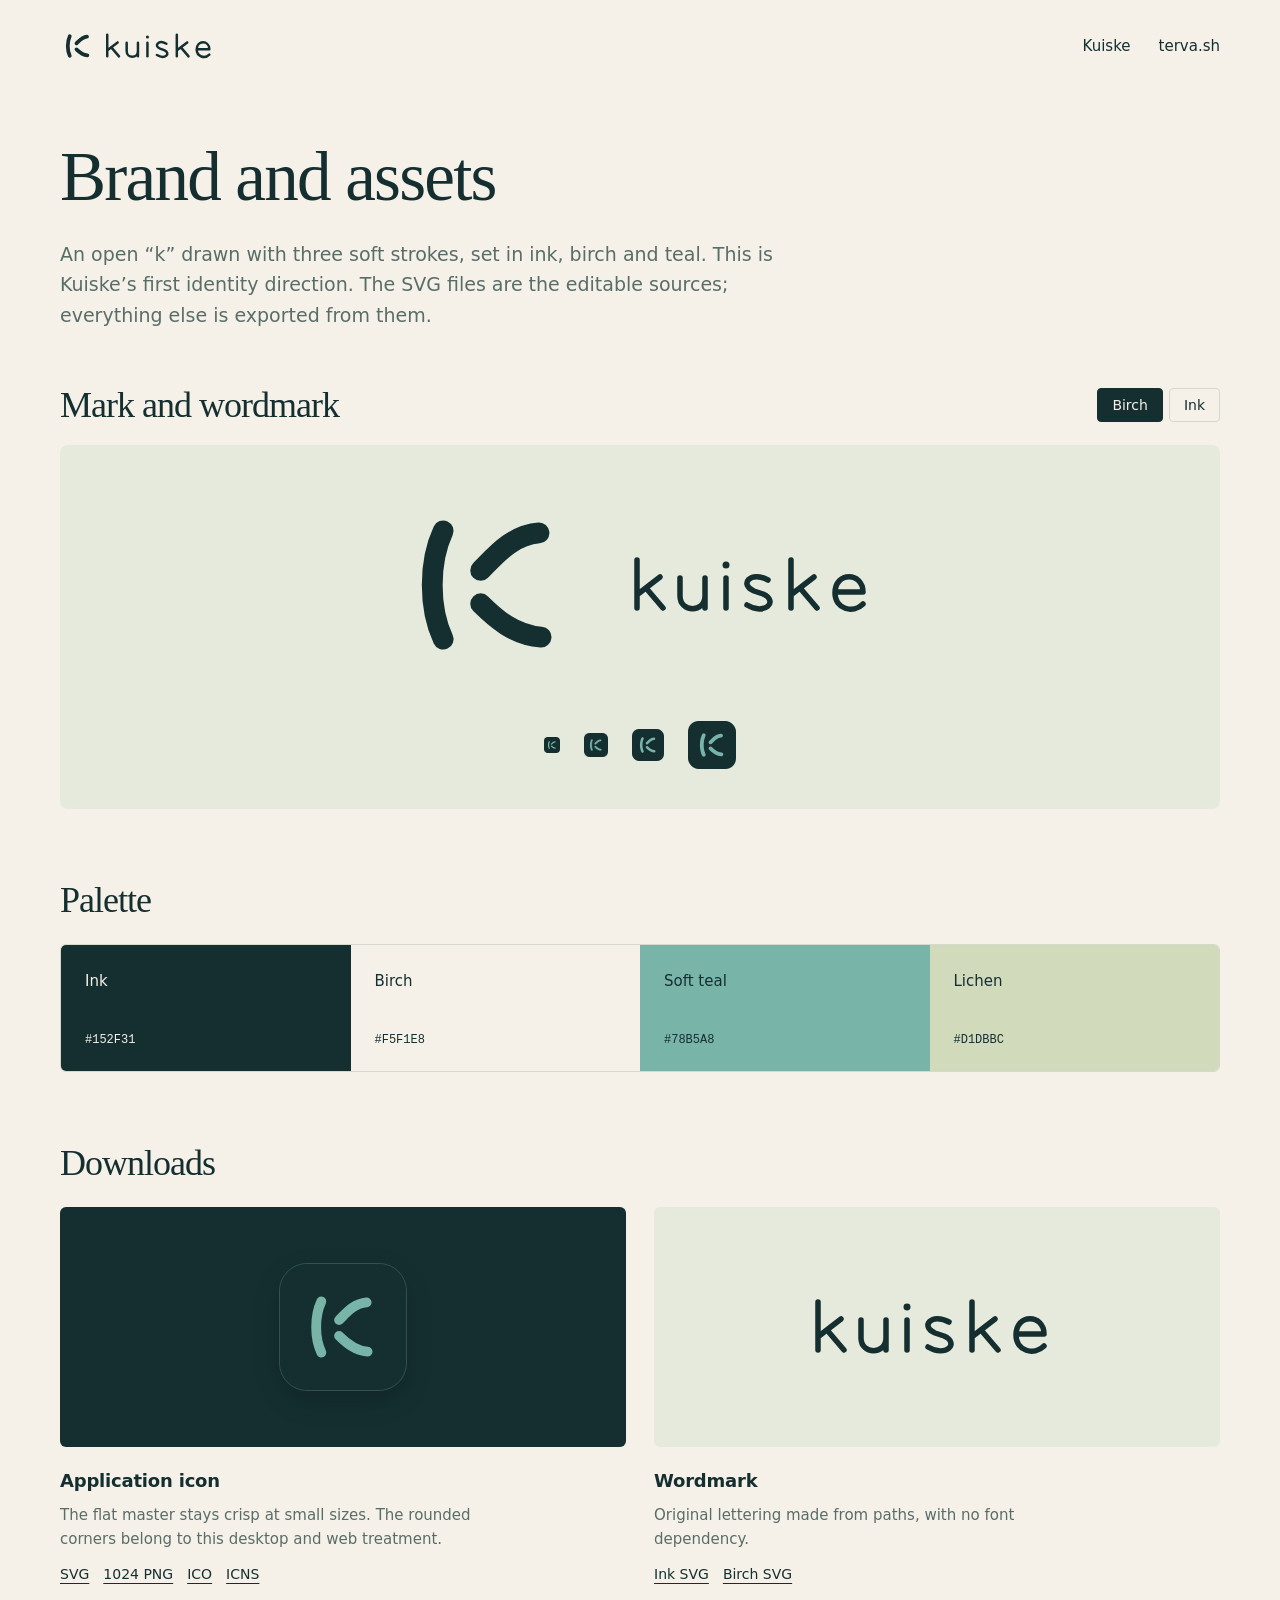
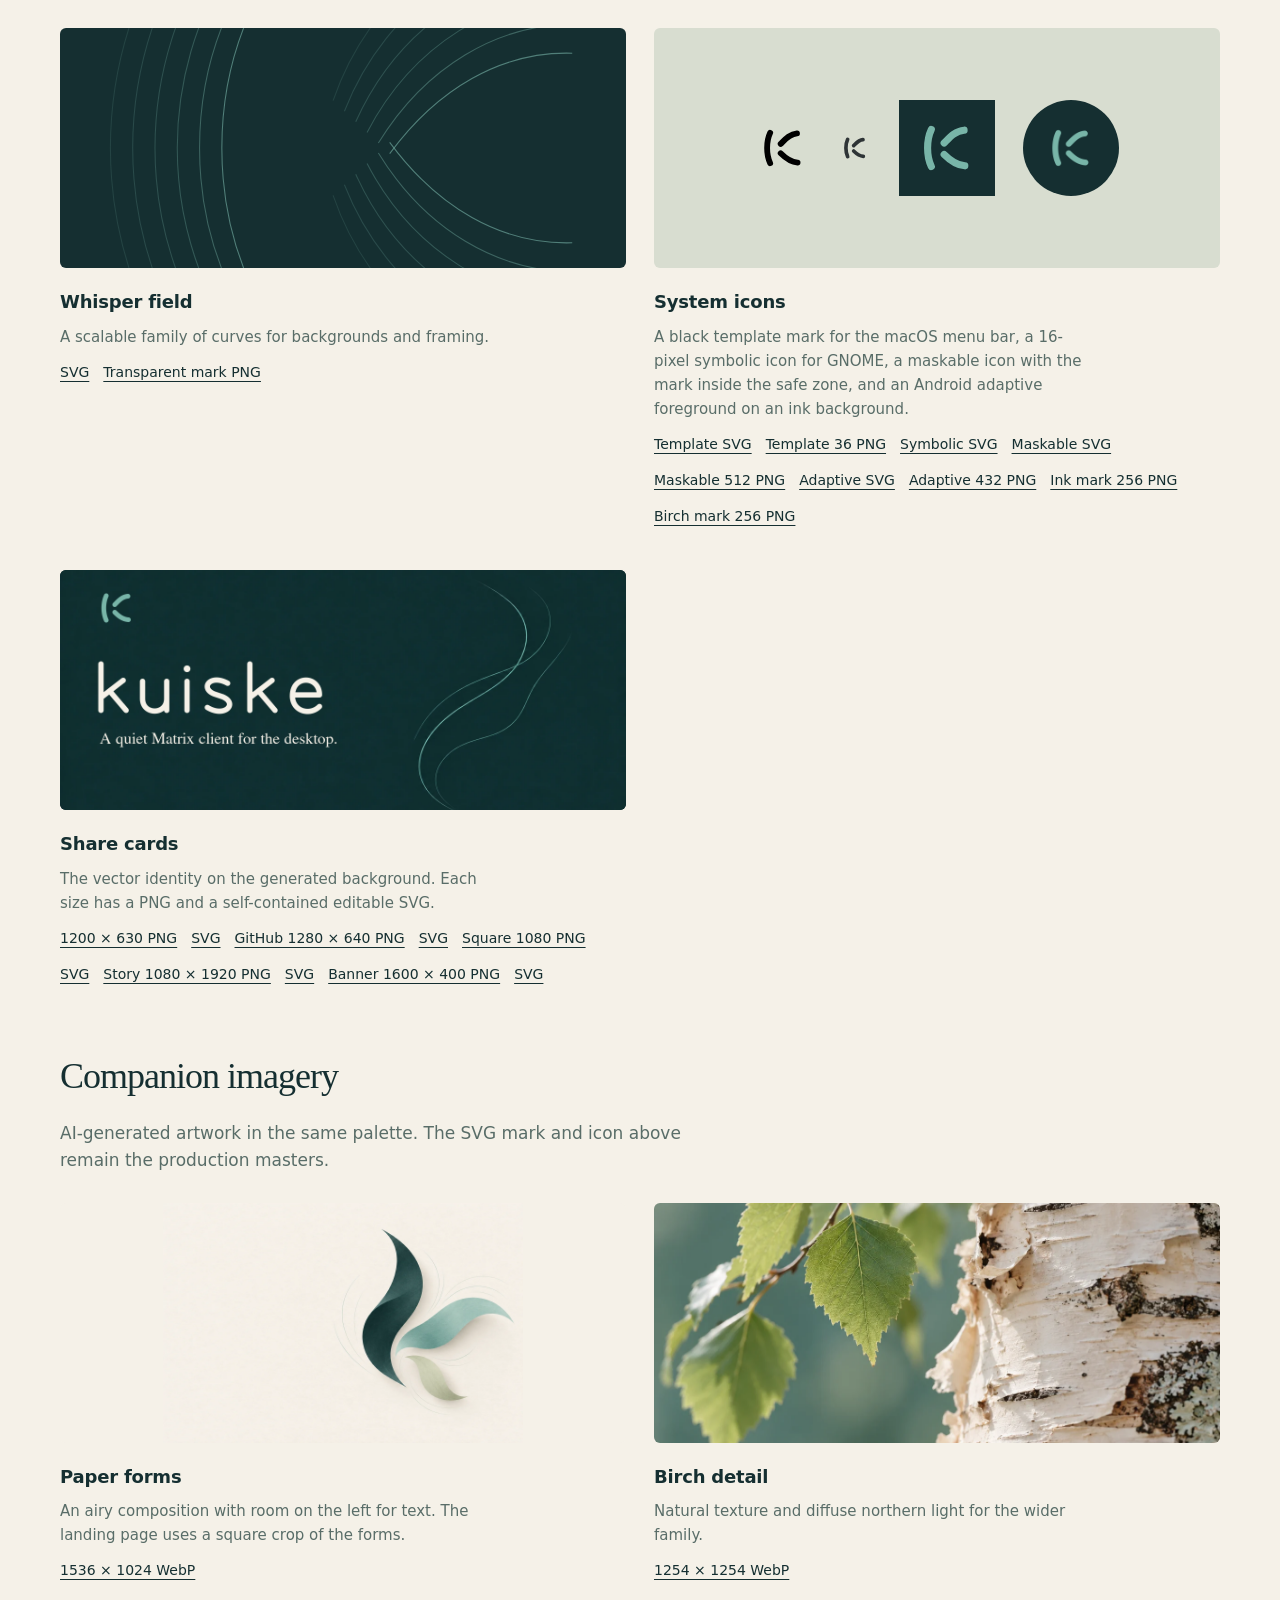
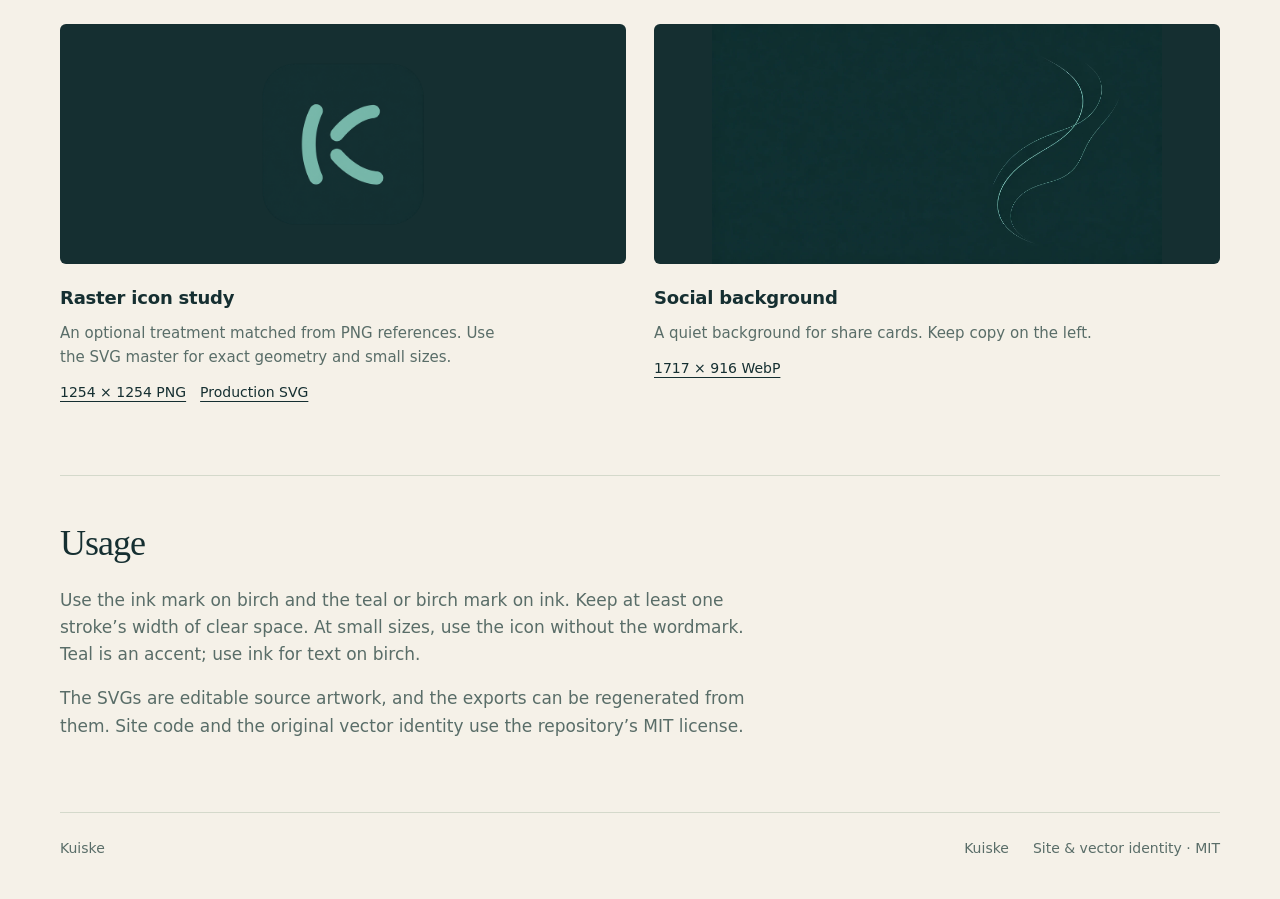
==== commit c6c0b93d: "Update Kuiske vanity site" ====
--- a/brand.html
+++ b/brand.html
@@ -5,7 +5,7 @@
   <meta name="viewport" content="width=device-width, initial-scale=1">
   <meta name="theme-color" content="#152f31">
   <title>Kuiske — brand &amp; assets</title>
-  <meta name="description" content="The Kuiske whisper mark, palette and original downloadable brand assets.">
+  <meta name="description" content="The Kuiske whisper mark, wordmark, palette and downloadable brand assets.">
   <link rel="canonical" href="https://terva.sh/kuiske/brand.html">
   <meta property="og:url" content="https://terva.sh/kuiske/brand.html">
   <meta property="og:image" content="https://terva.sh/kuiske/assets/social-card.png">
@@ -17,30 +17,30 @@
 </head>
 <body>
   <a class="skip-link" href="#main">Skip to content</a>
-  <header class="site-header wrap"><a class="identity" href="index.html" aria-label="Kuiske home"><img src="assets/mark-ink.svg" alt="" width="40" height="40"><img src="assets/wordmark.svg" alt="Kuiske" width="135" height="40"></a><nav aria-label="Main navigation"><a href="index.html">Back to Kuiske <span aria-hidden="true">↗</span></a></nav></header>
+  <header class="site-header wrap"><a class="identity" href="index.html" aria-label="Kuiske home"><img src="assets/mark-ink.svg" alt="" width="36" height="36"><img src="assets/wordmark.svg" alt="Kuiske" width="122" height="36"></a><nav aria-label="Main navigation"><a href="index.html">Kuiske</a><a href="https://terva.sh">terva.sh</a></nav></header>
   <main class="wrap brand-main" id="main">
-    <p class="eyebrow">The Kuiske identity · first direction</p>
-    <h1>A whisper,<br>with a shape of its own.</h1>
-    <p class="brand-intro">An open “k” drawn with three soft strokes. Ink, birch, and a breath of teal. A quiet Nordic direction for Kuiske, ready to try at every scale.</p>
-    <section class="identity-study" aria-labelledby="study-title">
-      <div class="study-heading"><h2 id="study-title">The whisper mark</h2><div class="tone-controls" aria-label="Preview background"><button type="button" data-tone="light" aria-pressed="true">Birch</button><button type="button" data-tone="dark" aria-pressed="false">Ink</button></div></div>
+    <h1>Brand and assets</h1>
+    <p class="brand-intro">An open “k” drawn with three soft strokes, set in ink, birch and teal. This is Kuiske’s first identity direction. The SVG files are the editable sources; everything else is exported from them.</p>
+    <section aria-labelledby="study-title">
+      <div class="study-heading"><h2 id="study-title">Mark and wordmark</h2><div class="tone-controls" aria-label="Preview background"><button type="button" data-tone="light" aria-pressed="true">Birch</button><button type="button" data-tone="dark" aria-pressed="false">Ink</button></div></div>
       <div class="mark-stage" id="mark-stage"><img id="study-mark" src="assets/mark-ink.svg" alt="Kuiske mark: a curved stem and two detached, softly curved arms." width="200" height="200"><img id="study-wordmark" src="assets/wordmark.svg" alt="Kuiske" width="270" height="80"><div class="small-sizes" aria-label="Application icon at 16, 24, 32 and 48 pixels"><img src="assets/icon-16.png" alt="16 pixel icon" width="16" height="16"><img src="assets/icon-32.png" alt="24 pixel icon" width="24" height="24"><img src="assets/icon-32.png" alt="32 pixel icon" width="32" height="32"><img src="assets/icon-48.png" alt="48 pixel icon" width="48" height="48"></div></div>
     </section>
-    <section class="palette-section" aria-labelledby="palette-title"><p class="eyebrow">The palette</p><h2 id="palette-title">A familiar kind of calm.</h2><div class="palette"><div style="--swatch:#152f31;--swatch-text:#f5f1e8"><span>Ink</span><code>#152F31</code></div><div style="--swatch:#f5f1e8;--swatch-text:#152f31"><span>Birch</span><code>#F5F1E8</code></div><div style="--swatch:#78b5a8;--swatch-text:#152f31"><span>Soft teal</span><code>#78B5A8</code></div><div style="--swatch:#d1dbbc;--swatch-text:#152f31"><span>Lichen</span><code>#D1DBBC</code></div></div></section>
-    <section class="asset-section" aria-labelledby="assets-title"><p class="eyebrow">Originals &amp; exports</p><h2 id="assets-title">A small, useful asset kit.</h2><div class="asset-grid">
-      <article><div class="asset-preview dark"><img src="assets/icon.svg" alt="Kuiske application icon" width="128" height="128"></div><h3>Application icon</h3><p>The flat master stays crisp at small sizes. Rounded corners are part of this desktop/web treatment.</p><div class="asset-links"><a href="assets/icon.svg" download>SVG</a><a href="assets/icon-1024.png" download>1024 PNG</a><a href="assets/kuiske.ico" download>ICO</a><a href="assets/kuiske.icns" download>ICNS</a></div></article>
-      <article><div class="asset-preview"><img src="assets/wordmark.svg" alt="Kuiske wordmark" width="270" height="80"></div><h3>Outlined wordmark</h3><p>Original lettering made from paths. No font download, substitution or license dependency.</p><div class="asset-links"><a href="assets/wordmark.svg" download>Ink SVG</a><a href="assets/wordmark-birch.svg" download>Birch SVG</a></div></article>
-      <article><div class="asset-preview dark field-preview"><img src="assets/whisper-field.svg" alt="Soft teal curves echoing the mark" width="800" height="800"></div><h3>Whisper field</h3><p>A scalable family of curves for backgrounds and framing. Leave plenty of breathing room.</p><div class="asset-links"><a href="assets/whisper-field.svg" download>SVG</a><a href="assets/mark-1024.png" download>Transparent mark PNG</a></div></article>
-      <article><div class="asset-preview social-preview"><img src="assets/social-card.png" alt="Kuiske social card: quiet conversations on Matrix" width="1200" height="630" loading="lazy"></div><h3>Social card</h3><p>The vector identity on a generated whisper background. A 1200 × 630 share card with an editable, self-contained SVG.</p><div class="asset-links"><a href="assets/social-card.svg" download>SVG</a><a href="assets/social-card.png" download>1200 × 630 PNG</a></div></article>
+    <section aria-labelledby="palette-title"><h2 id="palette-title">Palette</h2><div class="palette"><div style="--swatch:#152f31;--swatch-text:#f5f1e8"><span>Ink</span><code>#152F31</code></div><div style="--swatch:#f5f1e8;--swatch-text:#152f31"><span>Birch</span><code>#F5F1E8</code></div><div style="--swatch:#78b5a8;--swatch-text:#152f31"><span>Soft teal</span><code>#78B5A8</code></div><div style="--swatch:#d1dbbc;--swatch-text:#152f31"><span>Lichen</span><code>#D1DBBC</code></div></div></section>
+    <section aria-labelledby="assets-title"><h2 id="assets-title">Downloads</h2><div class="asset-grid">
+      <article><div class="asset-preview dark"><img src="assets/icon.svg" alt="Kuiske application icon" width="128" height="128"></div><h3>Application icon</h3><p>The flat master stays crisp at small sizes. The rounded corners belong to this desktop and web treatment.</p><div class="asset-links"><a href="assets/icon.svg" download>SVG</a><a href="assets/icon-1024.png" download>1024 PNG</a><a href="assets/kuiske.ico" download>ICO</a><a href="assets/kuiske.icns" download>ICNS</a></div></article>
+      <article><div class="asset-preview"><img src="assets/wordmark.svg" alt="Kuiske wordmark" width="270" height="80"></div><h3>Wordmark</h3><p>Original lettering made from paths, with no font dependency.</p><div class="asset-links"><a href="assets/wordmark.svg" download>Ink SVG</a><a href="assets/wordmark-birch.svg" download>Birch SVG</a></div></article>
+      <article><div class="asset-preview dark field-preview"><img src="assets/whisper-field.svg" alt="Soft teal curves echoing the mark" width="800" height="800"></div><h3>Whisper field</h3><p>A scalable family of curves for backgrounds and framing.</p><div class="asset-links"><a href="assets/whisper-field.svg" download>SVG</a><a href="assets/mark-1024.png" download>Transparent mark PNG</a></div></article>
+      <article><div class="asset-preview system-preview"><img src="assets/tray-template.svg" alt="Black template mark" width="56" height="56"><img src="assets/kuiske-symbolic.svg" alt="Symbolic icon at 16 pixels" width="32" height="32"><img src="assets/icon-maskable.svg" alt="Maskable icon: the mark centred on a full-bleed ink square" width="96" height="96"><img src="assets/icon-adaptive-foreground-432.png" alt="Adaptive icon foreground" width="96" height="96"></div><h3>System icons</h3><p>A black template mark for the macOS menu bar, a 16-pixel symbolic icon for GNOME, a maskable icon with the mark inside the safe zone, and an Android adaptive foreground on an ink background.</p><div class="asset-links"><a href="assets/tray-template.svg" download>Template SVG</a><a href="assets/tray-template-36.png" download>Template 36 PNG</a><a href="assets/kuiske-symbolic.svg" download>Symbolic SVG</a><a href="assets/icon-maskable.svg" download>Maskable SVG</a><a href="assets/icon-maskable-512.png" download>Maskable 512 PNG</a><a href="assets/icon-adaptive-foreground.svg" download>Adaptive SVG</a><a href="assets/icon-adaptive-foreground-432.png" download>Adaptive 432 PNG</a><a href="assets/mark-ink-256.png" download>Ink mark 256 PNG</a><a href="assets/mark-birch-256.png" download>Birch mark 256 PNG</a></div></article>
+      <article><div class="asset-preview social-preview"><img src="assets/social-card.png" alt="Kuiske social card: a quiet Matrix client for the desktop" width="1200" height="630" loading="lazy"></div><h3>Share cards</h3><p>The vector identity on the generated background. Each size has a PNG and a self-contained editable SVG.</p><div class="asset-links"><a href="assets/social-card.png" download>1200 × 630 PNG</a><a href="assets/social-card.svg" download>SVG</a><a href="assets/github-social.png" download>GitHub 1280 × 640 PNG</a><a href="assets/github-social.svg" download>SVG</a><a href="assets/social-square.png" download>Square 1080 PNG</a><a href="assets/social-square.svg" download>SVG</a><a href="assets/social-story.png" download>Story 1080 × 1920 PNG</a><a href="assets/social-story.svg" download>SVG</a><a href="assets/readme-banner.png" download>Banner 1600 × 400 PNG</a><a href="assets/readme-banner.svg" download>SVG</a></div></article>
     </div></section>
-    <section class="asset-section" aria-labelledby="companion-title"><p class="eyebrow">Companion imagery</p><h2 id="companion-title">Paper, bark, and a passing whisper.</h2><p class="companion-intro">AI-generated artwork exploring the same quiet Nordic palette. The SVG mark and icon above remain the production masters.</p><div class="asset-grid">
-      <article><div class="asset-preview imagery-preview hero-preview"><img src="assets/hero-art.webp" alt="Three detached ink, teal and lichen paper forms on an open birch ground." width="1536" height="1024" loading="lazy" decoding="async"></div><h3>Paper forms</h3><p>An airy hero composition with room on the left for live text. The landing page uses a tighter crop of the forms.</p><div class="asset-links"><a href="assets/hero-art.webp" download>1536 × 1024 WebP</a></div></article>
-      <article><div class="asset-preview imagery-preview"><img src="assets/birch-detail.webp" alt="Pale birch bark and delicate leaves against a softly blurred teal woodland." width="1254" height="1254" loading="lazy" decoding="async"></div><h3>A little birch bark</h3><p>Natural texture and diffuse northern light. A small detail to bring warmth to the wider family.</p><div class="asset-links"><a href="assets/birch-detail.webp" download>1254 × 1254 WebP</a></div></article>
-      <article><div class="asset-preview dark"><img src="assets/icon-treatment-512.webp" alt="Generated Kuiske icon treatment: three teal strokes on an ink rounded square." width="200" height="200" loading="lazy" decoding="async"></div><h3>Raster icon study</h3><p>An optional treatment matched from PNG references, with a repaired transparent exterior. Use the SVG master for exact geometry and small-size exports.</p><div class="asset-links"><a href="assets/icon-treatment.png" download>1254 × 1254 PNG</a><a href="assets/icon.svg" download>Production SVG</a></div></article>
-      <article><div class="asset-preview imagery-preview social-preview"><img src="assets/social-background.webp" alt="Sparse teal whisper curves gathering on the right of a deep ink background." width="1717" height="916" loading="lazy" decoding="async"></div><h3>Room for a few words</h3><p>A quiet background for social cards. Keep copy on the left and leave the curves room to breathe.</p><div class="asset-links"><a href="assets/social-background.webp" download>1717 × 916 WebP</a></div></article>
+    <section aria-labelledby="companion-title"><h2 id="companion-title">Companion imagery</h2><p class="companion-intro">AI-generated artwork in the same palette. The SVG mark and icon above remain the production masters.</p><div class="asset-grid">
+      <article><div class="asset-preview imagery-preview hero-preview"><img src="assets/hero-art.webp" alt="Three detached ink, teal and lichen paper forms on an open birch ground." width="1536" height="1024" loading="lazy" decoding="async"></div><h3>Paper forms</h3><p>An airy composition with room on the left for text. The landing page uses a square crop of the forms.</p><div class="asset-links"><a href="assets/hero-art.webp" download>1536 × 1024 WebP</a></div></article>
+      <article><div class="asset-preview imagery-preview"><img src="assets/birch-detail.webp" alt="Pale birch bark and delicate leaves against a softly blurred teal woodland." width="1254" height="1254" loading="lazy" decoding="async"></div><h3>Birch detail</h3><p>Natural texture and diffuse northern light for the wider family.</p><div class="asset-links"><a href="assets/birch-detail.webp" download>1254 × 1254 WebP</a></div></article>
+      <article><div class="asset-preview dark"><img src="assets/icon-treatment-512.webp" alt="Generated Kuiske icon treatment: three teal strokes on an ink rounded square." width="200" height="200" loading="lazy" decoding="async"></div><h3>Raster icon study</h3><p>An optional treatment matched from PNG references. Use the SVG master for exact geometry and small sizes.</p><div class="asset-links"><a href="assets/icon-treatment.png" download>1254 × 1254 PNG</a><a href="assets/icon.svg" download>Production SVG</a></div></article>
+      <article><div class="asset-preview imagery-preview social-preview"><img src="assets/social-background.webp" alt="Sparse teal whisper curves gathering on the right of a deep ink background." width="1717" height="916" loading="lazy" decoding="async"></div><h3>Social background</h3><p>A quiet background for share cards. Keep copy on the left.</p><div class="asset-links"><a href="assets/social-background.webp" download>1717 × 916 WebP</a></div></article>
     </div></section>
-    <section class="brand-notes"><div><h2>Keep it quiet.</h2><p>Use the ink mark on birch and the teal or birch mark on ink. Keep at least one stroke’s width of clear space. At small sizes, use the icon without the wordmark. Teal is an accent; use ink for text on birch.</p></div><div><h2>A living direction.</h2><p>This kit is a design proposal for Kuiske. The SVGs are editable source artwork, and exports can be regenerated. The app icon has a web favicon integration; native bundle packaging remains separate. Site code and the original vector identity use the repository’s MIT license.</p></div></section>
+    <section class="brand-notes" aria-labelledby="usage-title"><h2 id="usage-title">Usage</h2><p>Use the ink mark on birch and the teal or birch mark on ink. Keep at least one stroke’s width of clear space. At small sizes, use the icon without the wordmark. Teal is an accent; use ink for text on birch.</p><p>The SVGs are editable source artwork, and the exports can be regenerated from them. Site code and the original vector identity use the repository’s MIT license.</p></section>
   </main>
-  <footer class="wrap"><p>Kuiske · quiet conversations.</p><div><a href="index.html">Back to Kuiske</a><a href="LICENSE.txt">Site &amp; vector identity · MIT</a></div></footer>
+  <footer class="wrap"><p>Kuiske</p><div><a href="index.html">Kuiske</a><a href="LICENSE.txt">Site &amp; vector identity · MIT</a></div></footer>
 </body>
 </html>
--- a/assets/tokens.css
+++ b/assets/tokens.css
@@ -1,3 +1,4 @@
+/* Generated from internal/design/tokens.json; run go generate ./internal/design. */
 :root {
   --kuiske-ink: #152f31;
   --kuiske-night: #10191b;
@@ -7,7 +8,7 @@
   --kuiske-lichen: #d1dbbc;
   --kuiske-muted: #596d68;
   --kuiske-line: #d4d9cb;
-  --kuiske-sans: ui-sans-serif, system-ui, -apple-system, BlinkMacSystemFont, "Segoe UI", sans-serif;
+  --kuiske-sans: Inter, ui-sans-serif, system-ui, -apple-system, BlinkMacSystemFont, "Segoe UI", sans-serif;
   --kuiske-serif: "Iowan Old Style", "Palatino Linotype", "Book Antiqua", Palatino, Georgia, serif;
   --kuiske-mono: ui-monospace, "Cascadia Code", "SF Mono", Menlo, Consolas, monospace;
 }
--- a/style.css
+++ b/style.css
@@ -1,21 +1,75 @@
-*{box-sizing:border-box}
-html{scroll-behavior:smooth;scroll-padding-top:24px}
-body{margin:0;background:var(--kuiske-birch);color:var(--kuiske-ink);font-family:var(--kuiske-sans);font-size:16px;line-height:1.65;-webkit-font-smoothing:antialiased}
-img{max-width:100%;display:block}a{color:inherit;text-underline-offset:5px}a:hover{text-decoration-thickness:2px}a:focus-visible,button:focus-visible{outline:3px solid var(--kuiske-teal-deep);outline-offset:6px;border-radius:3px}
-.wrap{width:min(1160px,calc(100% - 96px));margin-inline:auto}.skip-link{position:absolute;left:24px;top:-100px;background:var(--kuiske-ink);color:var(--kuiske-birch);padding:12px 20px;z-index:5}.skip-link:focus{top:16px}
-.site-header{display:flex;align-items:center;justify-content:space-between;padding-block:30px;gap:24px;border-bottom:1px solid var(--kuiske-line)}.identity{display:flex;align-items:center;gap:6px;flex-shrink:0}.identity img:last-child{width:108px;height:32px}.site-header nav{display:flex;gap:34px;font-size:13px}.site-header nav a{text-decoration:none}.site-header nav a:hover{text-decoration:underline}
-.hero{display:grid;grid-template-columns:1.1fr 1fr;align-items:center;min-height:650px;position:relative}.hero-copy{padding-block:68px;z-index:1}.eyebrow,.small-label{font-family:var(--kuiske-mono);text-transform:uppercase;font-size:10px;font-weight:500;letter-spacing:1.5px}.eyebrow{display:flex;align-items:center;gap:10px;margin:0 0 30px}.status-dot{display:inline-block;width:6px;height:6px;border-radius:50%;background:var(--kuiske-teal-deep);flex:none}
-h1,h2,h3,p{margin-top:0}h1,h2{font-family:var(--kuiske-serif);font-weight:400;letter-spacing:-2.6px;line-height:1.06}h1{font-size:clamp(48px,5.8vw,82px);margin:0 0 28px}h1 em{color:var(--kuiske-teal-deep);font-weight:400}.hero-description{color:var(--kuiske-muted);font-size:17px;line-height:1.8;margin-bottom:30px}.button{display:inline-flex;align-items:center;gap:40px;text-decoration:none;background:var(--kuiske-ink);color:var(--kuiske-birch);padding:13px 22px;border-radius:5px;font-size:13px;transition:background .15s}.button:hover{background:var(--kuiske-teal-deep)}.hero-note{font-size:11px;color:var(--kuiske-muted);margin:16px 0 0}
-.hero-art{height:500px;position:relative;overflow:hidden}.hero-image{width:100%;height:100%;object-fit:contain;mask-image:radial-gradient(ellipse 65% 64% at 55% 48%,#000 45%,transparent 85%)}.art-annotation{position:absolute;bottom:22px;left:10%;font-family:var(--kuiske-mono);font-size:11px}.art-annotation span{font-size:10px;color:var(--kuiske-muted)}
-.intro-line{display:flex;align-items:center;gap:40px;border-block:1px solid var(--kuiske-line);padding-block:21px}.intro-line>span:first-child{font:10px var(--kuiske-mono);letter-spacing:1.4px}.intro-line p{margin:0;font-size:13px;color:var(--kuiske-muted)}.intro-line>span:last-child{margin-left:auto;font-size:24px}
-.idea{padding-block:100px;display:grid;grid-template-columns:1fr 1fr;column-gap:80px}.idea>.eyebrow{grid-column:1/-1;margin-bottom:24px}h2{font-size:clamp(34px,4vw,52px);letter-spacing:-1.7px;margin-bottom:24px}.idea h2{margin-bottom:0}.idea-body{max-width:440px;color:var(--kuiske-muted);padding-top:4px}.idea-body p:last-child{margin-bottom:0}
-.inside{padding-top:35px;padding-bottom:90px}.section-heading{display:flex;justify-content:space-between;align-items:end;margin-bottom:32px;gap:24px}.section-heading .eyebrow{margin-bottom:16px}.section-heading h2{font-size:38px;margin:0}.small-label{font-size:9px;white-space:nowrap;color:var(--kuiske-muted)}
-.product-figure{margin:0}.product-window{border:1px solid #304144;border-radius:12px;overflow:hidden;background:#10191b;color:#e9efea;box-shadow:0 24px 48px #152f3114;font-size:12px}.window-bar{height:42px;padding-inline:18px;display:flex;align-items:center;justify-content:space-between;background:#1d2c30;border-bottom:1px solid #304144;font-size:11px}.window-bar>span:first-child{letter-spacing:5px;color:#8a9c94;font-size:9px}.window-bar>span:last-child{color:#a0b3b0;font-size:10px}.product-body{display:grid;grid-template-columns:145px 115px 225px 1fr;min-height:400px}.mock-accounts,.mock-spaces,.mock-rooms{position:relative;background:#172326;border-right:1px solid #304144;padding:22px 14px}.mock-label{font:8px var(--kuiske-mono);letter-spacing:1.2px;color:#a0b3b0;margin:0 0 18px}.mock-accounts>img{margin:0 0 24px -4px}.mock-account{display:flex;align-items:center;gap:8px;padding:9px 3px;margin-bottom:7px;font-size:10px}.mock-account>b{border-radius:7px;width:24px;height:27px;display:grid;place-items:center;background:#78b5a8;color:#152f31;font-size:11px}.mock-account>b.lichen{background:#d1dbbc}.mock-account small{display:block;color:#a0b3b0;font-size:8px}.mock-bottom{position:absolute;bottom:20px;font-size:9px;color:#a0b3b0}.mock-spaces>p:not(.mock-label){padding:8px 5px;font-size:10px}.mock-active{background:#263b3c;border-radius:4px}.mock-search{font-size:10px;border:1px solid #304144;padding:9px;border-radius:5px;color:#a0b3b0}.mock-room{display:flex;gap:10px;align-items:center;margin-bottom:10px;padding:12px 7px}.mock-room>span{font-size:17px;color:#78b5a8}.mock-room div{font-size:10px}.mock-room small{display:block;color:#a0b3b0;font-size:8px;margin-top:5px}.mock-conversation{padding:0 22px 20px;display:flex;flex-direction:column;min-width:0}.mock-chat-heading{border-bottom:1px solid #304144;margin-inline:-22px;padding:17px 22px}.mock-chat-heading>b{font-size:14px;font-weight:500}.mock-chat-heading small{display:block;color:#a0b3b0;font-size:9px;margin-top:4px}.mock-date{text-align:center;color:#a0b3b0;font:8px var(--kuiske-mono);margin:18px 0}.mock-message{max-width:87%;align-self:flex-start;margin-bottom:16px}.mock-message>span{font-size:9px;color:#a0b3b0}.mock-message time{font-size:8px;padding-left:6px}.mock-message p{background:#1d2c30;border:1px solid #304144;border-radius:0 10px 10px;padding:10px 13px;margin:5px 0 0;font-size:11px}.mock-message.own{align-self:flex-end}.mock-message.own>span{display:block;text-align:right}.mock-message.own p{background:#263d38;border-color:#3f5d50;border-radius:10px 0 10px 10px}.mock-composer{margin-top:auto;border:1px solid #304144;border-radius:6px;padding:10px 12px;color:#a0b3b0;font-size:10px;display:flex;justify-content:space-between}.mock-composer>span{color:#c8ddac}
-figcaption{display:flex;align-items:center;gap:8px;color:var(--kuiske-muted);font-size:10px;margin-top:16px}.features{display:grid;grid-template-columns:repeat(3,1fr);gap:52px;margin-top:55px}.feature-number{font:10px var(--kuiske-mono);color:var(--kuiske-teal-deep);display:block;margin-bottom:18px}.features h3{font-size:16px;font-weight:500;letter-spacing:-.3px;margin-bottom:13px}.features p{font-size:13px;color:var(--kuiske-muted);line-height:1.8;margin-bottom:0}
-.project{border-block:1px solid var(--kuiske-line);padding-block:76px;display:grid;grid-template-columns:1.2fr 1fr;gap:100px}.project>div>p:not(.eyebrow){color:var(--kuiske-muted);font-size:14px;max-width:460px}.project-note{background:#e6eadd;padding:32px 36px;border-radius:6px;align-self:start}.family-detail{width:calc(100% + 72px);max-width:none;height:160px;object-fit:cover;object-position:center 45%;margin:-32px -36px 28px;border-radius:6px 6px 0 0}.project-note>p{font-family:var(--kuiske-serif);font-size:30px;line-height:1.2;letter-spacing:-.6px;margin:24px 0}.project-note dl{margin:0 0 28px}.project-note dl>div{display:flex;align-items:baseline;gap:16px;font-size:12px;padding:9px 0;border-bottom:1px solid #cbd2c2}.project-note dt{width:76px;font-weight:500}.project-note dt a{text-decoration:none}.project-note dd{color:var(--kuiske-muted);margin:0}.text-link{font-size:12px}.closing{display:flex;align-items:center;gap:20px;padding-block:48px}.closing>p{font-family:var(--kuiske-serif);font-size:24px;letter-spacing:-.5px;margin:0}.closing strong{font-weight:400}.closing>span{margin-left:auto;font-size:11px;color:var(--kuiske-muted)}footer{border-top:1px solid var(--kuiske-line);padding-block:24px 36px;display:flex;justify-content:space-between;gap:24px;font-size:10px;color:var(--kuiske-muted)}footer p{margin:0}footer>div{display:flex;gap:24px}footer a{text-decoration:none}
-@media(min-width:1440px){.hero h1{font-size:86px}}
-@media(max-width:1050px){.wrap{width:calc(100% - 64px)}.hero{min-height:570px}.hero-art{height:420px}.product-body{grid-template-columns:115px 95px 175px 1fr}.mock-rooms,.mock-accounts,.mock-spaces{padding-inline:10px}.mock-room{padding-inline:5px}.mock-room small{font-size:7px}.project{gap:50px}.features{gap:30px}.idea{gap:40px}.section-heading h2{font-size:34px}}
-@media(max-width:760px){.wrap{width:calc(100% - 40px)}.site-header{padding-block:20px}.site-header nav{gap:18px;font-size:11px}.site-header nav a:first-child{display:none}.identity{gap:0}.identity img:first-child{width:32px;height:32px}.identity img:last-child{width:95px;height:28px}.hero{grid-template-columns:1fr;min-height:auto}.hero-copy{padding-block:52px 0}h1{font-size:clamp(46px,10vw,68px);letter-spacing:-1.8px}.hero-description{font-size:15px}.hero .eyebrow{font-size:9px;letter-spacing:1px;margin-bottom:24px}.hero-art{height:340px;max-width:440px;width:100%;margin-inline:auto}.art-annotation{bottom:20px;left:12%}.hero-note{font-size:10px}.intro-line{gap:20px;padding-block:17px}.intro-line>span:first-child{font-size:8px}.intro-line p{font-size:11px;max-width:170px}.intro-line>span:last-child{font-size:20px}.idea{padding-block:60px;grid-template-columns:1fr;gap:0}.idea>.eyebrow{margin-bottom:20px}.idea h2{margin-bottom:24px}.idea-body{font-size:14px}.inside{padding-top:15px;padding-bottom:60px}.section-heading{align-items:start}.section-heading h2{font-size:30px;max-width:280px}.section-heading>.small-label{display:none}.product-window{border-radius:8px}.product-body{grid-template-columns:100px 1fr;min-height:390px}.mock-spaces,.mock-accounts{display:none}.mock-rooms{padding:20px 6px}.mock-rooms .mock-label{font-size:6px;letter-spacing:.5px}.mock-room{padding:10px 4px;gap:5px;align-items:start}.mock-room>span{font-size:12px}.mock-room div{font-size:8px}.mock-room small{font-size:7px;overflow-wrap:anywhere}.mock-search{font-size:8px;padding:6px}.mock-conversation{padding-inline:12px}.mock-chat-heading{margin-inline:-12px;padding-inline:12px}.mock-chat-heading>b{font-size:12px}.mock-chat-heading small{font-size:8px}.mock-message p{padding:9px;font-size:10px}.window-bar>span:last-child{display:none}.window-bar{height:34px;font-size:10px}.mock-composer{font-size:9px;padding-inline:9px}.features{grid-template-columns:1fr;gap:26px;margin-top:32px}.features article{display:grid;grid-template-columns:28px 1fr;column-gap:12px}.feature-number{grid-row:1/3;margin-top:5px}.features h3{margin-bottom:8px}.features p{grid-column:2}.project{grid-template-columns:1fr;gap:28px;padding-block:52px}.project .eyebrow{font-size:8px;letter-spacing:1px}.project-note{padding:26px}.family-detail{width:calc(100% + 52px);margin:-26px -26px 26px;height:170px}.project-note>p{font-size:28px}.closing{gap:12px;padding-block:32px;flex-wrap:wrap}.closing img{width:36px;height:36px}.closing>p{font-size:21px}.closing>span{margin:0 0 0 48px}footer{flex-direction:column;gap:14px;font-size:9px}footer>div{gap:20px;flex-wrap:wrap}figcaption{font-size:9px;align-items:baseline}}
-@media(prefers-reduced-motion:reduce){html{scroll-behavior:auto}*{transition:none!important}}
+* { box-sizing: border-box; }
+html { scroll-behavior: smooth; scroll-padding-top: 24px; }
+body { margin: 0; background: var(--kuiske-birch); color: var(--kuiske-ink); font-family: var(--kuiske-sans); font-size: 17px; line-height: 1.6; -webkit-font-smoothing: antialiased; }
+img { max-width: 100%; height: auto; display: block; }
+a { color: inherit; text-underline-offset: 4px; text-decoration-thickness: 1px; }
+a:hover { text-decoration-thickness: 2px; }
+a:focus-visible, button:focus-visible { outline: 3px solid var(--kuiske-teal-deep); outline-offset: 4px; border-radius: 3px; }
+h1, h2, h3, p { margin-top: 0; }
+h1, h2 { font-family: var(--kuiske-serif); font-weight: 400; line-height: 1.08; }
+h1 { font-size: clamp(42px, 5.4vw, 72px); letter-spacing: -1.8px; margin-bottom: 24px; max-width: 20ch; }
+h2 { font-size: clamp(30px, 3.4vw, 42px); letter-spacing: -1px; margin-bottom: 28px; }
+h3 { font-size: 18px; font-weight: 600; letter-spacing: -.2px; margin-bottom: 10px; }
+p { color: var(--kuiske-muted); }
+p:last-child { margin-bottom: 0; }
+.wrap { width: min(1160px, calc(100% - 96px)); margin-inline: auto; }
+.skip-link { position: absolute; left: 24px; top: -100px; background: var(--kuiske-ink); color: var(--kuiske-birch); padding: 12px 20px; z-index: 5; }
+.skip-link:focus { top: 16px; }
 
-@media(max-width:380px){.site-header{gap:10px}.site-header nav{gap:12px;font-size:10px}}
+.site-header { display: flex; align-items: center; justify-content: space-between; gap: 24px; padding-block: 28px; }
+.identity { display: flex; align-items: center; gap: 4px; flex-shrink: 0; }
+.site-header nav { display: flex; gap: 28px; font-size: 15px; }
+.site-header nav a { text-decoration: none; white-space: nowrap; }
+.site-header nav a:hover { text-decoration: underline; }
+
+.hero { padding-block: 64px 48px; }
+.hero p { font-size: 20px; max-width: 42ch; line-height: 1.55; }
+
+.desktop { margin: 0 auto; }
+.desktop img { width: 100%; border: 1px solid var(--kuiske-line); border-radius: 10px; box-shadow: 0 28px 60px -24px rgba(21, 47, 49, .35); }
+figcaption { font-size: 14px; color: var(--kuiske-muted); margin-top: 16px; max-width: 70ch; }
+
+.features { padding-block: 96px 0; }
+.columns { display: grid; grid-template-columns: repeat(3, 1fr); gap: 48px; }
+.columns p { font-size: 16px; }
+
+.about { padding-block: 96px; display: grid; grid-template-columns: minmax(0, 1.4fr) minmax(0, 1fr); gap: 64px; align-items: center; }
+.about p { max-width: 52ch; }
+.about-art { width: min(100%, 360px); justify-self: end; mask-image: radial-gradient(ellipse 64% 64% at 52% 48%, #000 46%, transparent 86%); }
+
+footer { border-top: 1px solid var(--kuiske-line); padding-block: 24px 40px; display: flex; justify-content: space-between; gap: 24px; font-size: 14px; color: var(--kuiske-muted); }
+footer p { margin: 0; }
+footer > div { display: flex; gap: 24px; flex-wrap: wrap; }
+footer a { text-decoration: none; }
+footer a:hover { text-decoration: underline; }
+
+@media (max-width: 1050px) {
+  .wrap { width: calc(100% - 64px); }
+  .columns { gap: 32px; }
+  .about { gap: 40px; }
+}
+@media (max-width: 760px) {
+  body { font-size: 16px; }
+  .wrap { width: calc(100% - 40px); }
+  .site-header { padding-block: 20px; gap: 16px; }
+  .site-header nav { gap: 16px; font-size: 14px; }
+  .identity img:first-child { width: 30px; height: 30px; }
+  .identity img:last-child { width: 100px; height: 30px; }
+  .hero { padding-block: 40px 32px; }
+  .hero p { font-size: 17px; }
+  .desktop img { border-radius: 6px; }
+  figcaption { font-size: 13px; }
+  .features { padding-top: 64px; }
+  .columns { grid-template-columns: 1fr; gap: 28px; }
+  .about { padding-block: 64px; grid-template-columns: 1fr; gap: 24px; }
+  .about-art { justify-self: center; width: 60vw; max-width: 260px; order: -1; }
+  footer { flex-direction: column; gap: 14px; font-size: 13px; }
+  footer > div { gap: 18px; }
+}
+@media (max-width: 420px) {
+  .site-header nav { gap: 14px; font-size: 13px; }
+  .site-header nav a:first-child { display: none; }
+}
+@media (prefers-reduced-motion: reduce) {
+  html { scroll-behavior: auto; }
+}
--- a/brand.css
+++ b/brand.css
@@ -1,6 +1,51 @@
-.brand-main{padding-block:70px 60px}.brand-main>h1{font-size:clamp(44px,5.5vw,70px)}.brand-intro{max-width:580px;color:var(--kuiske-muted);font-size:16px;margin-bottom:48px}.brand-main h2{font-size:34px;letter-spacing:-1px}.study-heading{display:flex;justify-content:space-between;align-items:center;gap:20px;margin-bottom:20px}.study-heading h2{margin:0}.tone-controls{display:flex;gap:6px}.tone-controls button{font:11px var(--kuiske-sans);padding:8px 14px;border:1px solid var(--kuiske-line);background:transparent;color:var(--kuiske-ink);border-radius:4px;cursor:pointer}.tone-controls button[aria-pressed=true]{color:var(--kuiske-birch);background:var(--kuiske-ink);border-color:var(--kuiske-ink)}.mark-stage{display:flex;align-items:center;justify-content:center;gap:32px;flex-wrap:wrap;background:#e6eadd;border-radius:8px;padding:40px 32px;transition:background .15s}.mark-stage.dark{background:var(--kuiske-ink)}.small-sizes{width:100%;display:flex;justify-content:center;align-items:center;gap:24px;margin-top:4px}.palette-section,.asset-section{margin-top:64px}.palette-section .eyebrow,.asset-section .eyebrow{margin-bottom:14px}.palette{display:grid;grid-template-columns:repeat(4,1fr);border:1px solid var(--kuiske-line);border-radius:6px;overflow:hidden}.palette>div{display:flex;flex-direction:column;justify-content:space-between;gap:40px;background:var(--swatch);color:var(--swatch-text);padding:24px}.palette>div>span{font-size:14px}.palette code{font:10px var(--kuiske-mono)}.asset-grid{display:grid;grid-template-columns:1fr 1fr;gap:42px 28px}.asset-preview{height:240px;background:#e6eadd;display:flex;align-items:center;justify-content:center;border-radius:6px;overflow:hidden}.asset-preview.dark{background:var(--kuiske-ink)}.asset-preview>img{object-fit:contain}.asset-preview.dark>img[src$="icon.svg"]{box-shadow:0 10px 26px #0003;border-radius:28px;border:1px solid #78b5a844}.field-preview>img{width:100%;height:160%;object-fit:cover}.social-preview{background:var(--kuiske-ink)}.social-preview>img{width:100%;height:auto}.asset-grid h3{font-size:17px;font-weight:500;margin:20px 0 10px}.asset-grid p{font-size:13px;color:var(--kuiske-muted);max-width:420px}.asset-links{display:flex;flex-wrap:wrap;gap:14px;font-size:11px}.brand-notes{margin-top:64px;padding-top:40px;border-top:1px solid var(--kuiske-line);display:grid;grid-template-columns:1fr 1fr;gap:50px}.brand-notes h2{font-size:27px}.brand-notes p{font-size:13px;color:var(--kuiske-muted)}
-@media(max-width:760px){.brand-main{padding-block:44px}.brand-intro{font-size:14px;margin-bottom:36px}.brand-main h2{font-size:27px}.study-heading{align-items:start;flex-wrap:wrap}.mark-stage{gap:8px;padding:24px 16px}.mark-stage>img:first-child{width:120px;height:120px}.mark-stage>img:nth-child(2){width:170px;height:50px}.small-sizes{margin-top:20px}.palette{grid-template-columns:1fr 1fr}.palette>div{gap:30px;padding:20px}.asset-grid{grid-template-columns:1fr;gap:34px}.asset-preview{height:220px}.brand-notes{grid-template-columns:1fr;gap:16px}.palette-section,.asset-section{margin-top:48px}}
-
-@media(max-width:760px){.site-header nav a:first-child{display:inline}}
-
-.companion-intro{max-width:580px;font-size:14px;color:var(--kuiske-muted);margin-bottom:28px}.imagery-preview>img{width:100%;height:100%;object-fit:cover}.hero-preview{background:var(--kuiske-birch)}.hero-preview>img,.imagery-preview.social-preview>img{object-fit:contain}
+.brand-main { padding-block: 48px 72px; }
+.brand-main > h1 { max-width: none; }
+.brand-intro { max-width: 60ch; font-size: 19px; margin-bottom: 56px; }
+.brand-main section { margin-top: 72px; }
+.brand-main section:first-of-type { margin-top: 0; }
+.brand-main h2 { font-size: clamp(28px, 3vw, 36px); margin-bottom: 24px; }
+.study-heading { display: flex; justify-content: space-between; align-items: center; gap: 20px; margin-bottom: 20px; }
+.study-heading h2 { margin: 0; }
+.tone-controls { display: flex; gap: 6px; }
+.tone-controls button { font: 14px var(--kuiske-sans); padding: 8px 14px; border: 1px solid var(--kuiske-line); background: transparent; color: var(--kuiske-ink); border-radius: 4px; cursor: pointer; }
+.tone-controls button[aria-pressed=true] { color: var(--kuiske-birch); background: var(--kuiske-ink); border-color: var(--kuiske-ink); }
+.mark-stage { display: flex; align-items: center; justify-content: center; gap: 32px; flex-wrap: wrap; background: #e6eadd; border-radius: 8px; padding: 40px 32px; transition: background .15s; }
+.mark-stage.dark { background: var(--kuiske-ink); }
+.small-sizes { width: 100%; display: flex; justify-content: center; align-items: center; gap: 24px; margin-top: 4px; }
+.palette { display: grid; grid-template-columns: repeat(4, 1fr); border: 1px solid var(--kuiske-line); border-radius: 6px; overflow: hidden; }
+.palette > div { display: flex; flex-direction: column; justify-content: space-between; gap: 40px; background: var(--swatch); color: var(--swatch-text); padding: 24px; }
+.palette > div > span { font-size: 15px; }
+.palette code { font: 12px var(--kuiske-mono); }
+.asset-grid { display: grid; grid-template-columns: 1fr 1fr; gap: 42px 28px; }
+.asset-preview { height: 240px; background: #e6eadd; display: flex; align-items: center; justify-content: center; border-radius: 6px; overflow: hidden; }
+.asset-preview.dark { background: var(--kuiske-ink); }
+.asset-preview > img { object-fit: contain; }
+.asset-preview.dark > img[src$="icon.svg"] { box-shadow: 0 10px 26px #0003; border-radius: 28px; border: 1px solid #78b5a844; }
+.field-preview > img { width: 100%; height: 160%; object-fit: cover; }
+.social-preview { background: var(--kuiske-ink); }
+.system-preview { gap: 28px; background: #d8ddd0; }
+.system-preview > img[src$="icon-adaptive-foreground-432.png"] { background: var(--kuiske-ink); border-radius: 50%; }
+.social-preview > img { width: 100%; height: auto; }
+.asset-grid h3 { margin: 20px 0 8px; }
+.asset-grid p { font-size: 15px; max-width: 46ch; margin-bottom: 12px; }
+.asset-links { display: flex; flex-wrap: wrap; gap: 14px; font-size: 14px; }
+.companion-intro { max-width: 60ch; margin-bottom: 28px; }
+.imagery-preview > img { width: 100%; height: 100%; object-fit: cover; }
+.hero-preview { background: var(--kuiske-birch); }
+.hero-preview > img, .imagery-preview.social-preview > img { object-fit: contain; }
+.brand-notes { padding-top: 48px; border-top: 1px solid var(--kuiske-line); }
+.brand-notes p { max-width: 64ch; }
+@media (max-width: 760px) {
+  .brand-main { padding-block: 32px 48px; }
+  .brand-intro { font-size: 16px; margin-bottom: 40px; }
+  .brand-main section { margin-top: 48px; }
+  .study-heading { align-items: start; flex-wrap: wrap; }
+  .mark-stage { gap: 8px; padding: 24px 16px; }
+  .mark-stage > img:first-child { width: 120px; height: 120px; }
+  .mark-stage > img:nth-child(2) { width: 170px; height: 50px; }
+  .small-sizes { margin-top: 20px; }
+  .palette { grid-template-columns: 1fr 1fr; }
+  .palette > div { gap: 30px; padding: 20px; }
+  .asset-grid { grid-template-columns: 1fr; gap: 34px; }
+  .asset-preview { height: 220px; }
+}
